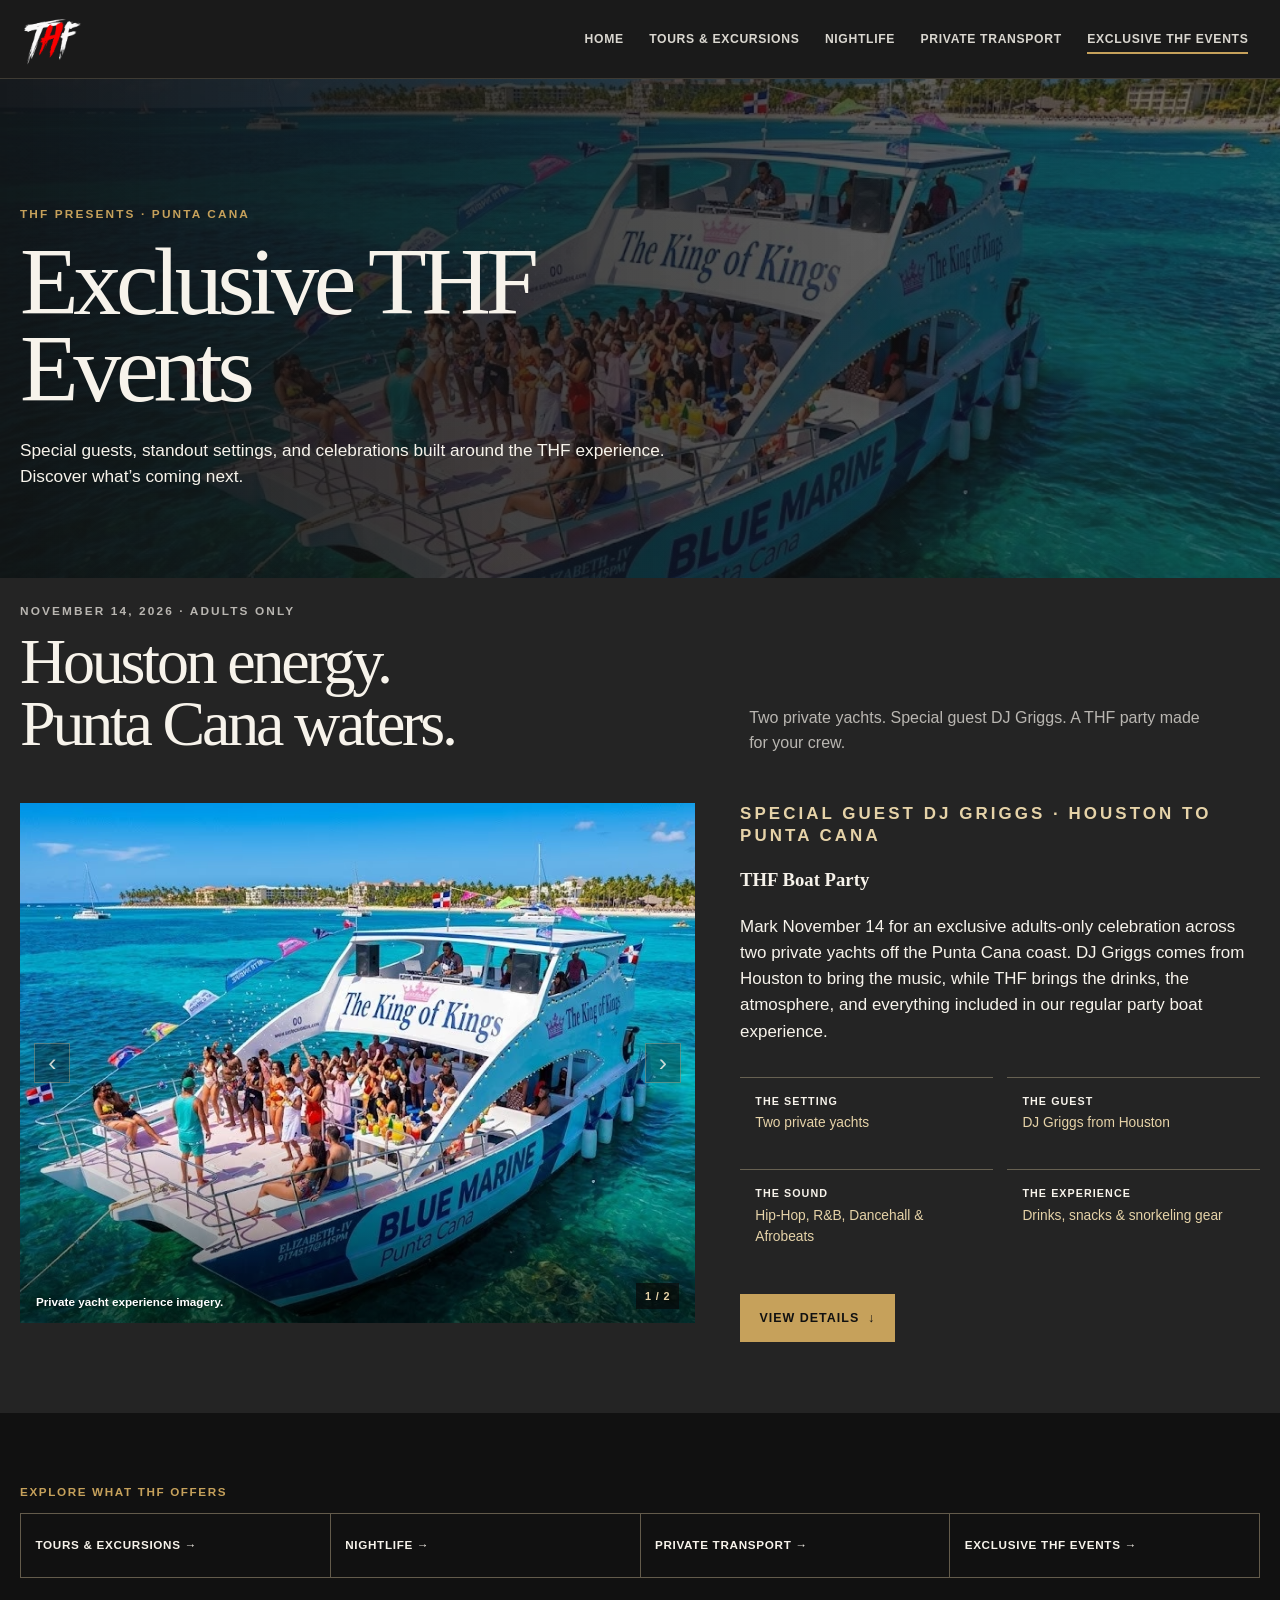
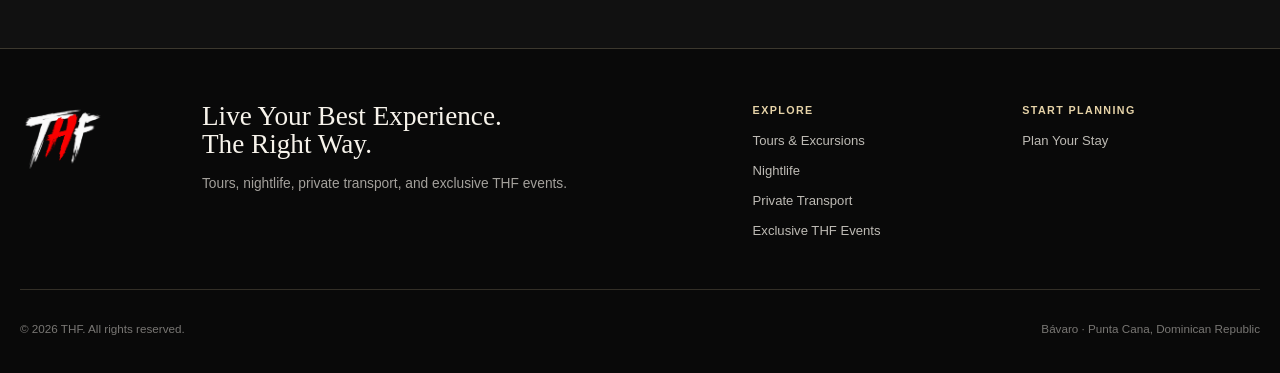
==== events.html @ b8fa6a7a "Add files via upload" ====
<!doctype html>
<html lang="en">
<head>
  <meta charset="utf-8">
  <meta name="viewport" content="width=device-width, initial-scale=1">
  <meta name="description" content="Exclusive THF Events in Punta Cana. Join the November 14, 2026 THF Boat Party with special guest DJ Griggs from Houston across two private yachts.">
  <title>Exclusive THF Events | THF</title>
  <link rel="stylesheet" href="styles.css">
  <script src="app.js" defer></script>
</head>
<body>
  <a class="skip-link" href="#main-content">Skip to content</a>
  <header class="site-header"><div class="nav-shell">
    <a class="brand" href="index.html" aria-label="THF home"><img src="public/images/THF_LOGO.png" alt="THF"></a>
    <button class="nav-toggle" type="button" data-nav-toggle aria-expanded="false" aria-controls="site-navigation" aria-label="Open navigation"><span></span><span></span><span></span></button>
    <nav class="site-nav" id="site-navigation" data-site-nav aria-label="Main navigation">
      <a href="index.html">Home</a><a href="tours.html">Tours &amp; Excursions</a><a href="nightlife.html">Nightlife</a><a href="transport.html">Private Transport</a><a href="events.html" aria-current="page">Exclusive THF Events</a>
    </nav>
  </div></header>
  <main id="main-content" class="main">
    <section class="page-hero" style="--hero-image: url('public/images/PrivateYath.avif');" aria-labelledby="events-hero-heading">
      <div class="page-hero-inner"><div class="page-hero-copy"><p class="eyebrow">THF presents · Punta Cana</p><h1 id="events-hero-heading">Exclusive THF Events</h1><p>Special guests, standout settings, and celebrations built around the THF experience. Discover what’s coming next.</p></div></div>
    </section>
    <section class="section section--charcoal" aria-labelledby="boat-event-heading"><div class="shell">
      <div class="section-intro"><div><p class="eyebrow"><time datetime="2026-11-14">November 14, 2026</time> · Adults only</p><h2 id="boat-event-heading">Houston energy.<br>Punta Cana waters.</h2></div><p>Two private yachts. Special guest DJ Griggs. A THF party made for your crew.</p></div>
      <div class="private-feature">
        <button class="experience-preview private-feature__visual" type="button" data-open-experience="thf-boat-party" aria-label="View THF Boat Party photos"><img src="public/images/PrivateYath.avif" alt="Private yacht on clear water"></button>
        <div class="private-feature__content"><p class="eyebrow">Special guest DJ Griggs · Houston to Punta Cana</p><h3>THF Boat Party</h3><p>Mark November 14 for an exclusive adults-only celebration across two private yachts off the Punta Cana coast. DJ Griggs comes from Houston to bring the music, while THF brings the drinks, the atmosphere, and everything included in our regular party boat experience.</p><ul class="feature-list"><li><strong>The setting</strong>Two private yachts</li><li><strong>The guest</strong>DJ Griggs from Houston</li><li><strong>The sound</strong>Hip-Hop, R&amp;B, Dancehall &amp; Afrobeats</li><li><strong>The experience</strong>Drinks, snacks &amp; snorkeling gear</li></ul><button class="button" type="button" data-open-experience="thf-boat-party">View details ↓</button></div>
      </div>
    </div></section>
    <section class="section section--dark footer-explore" aria-label="Explore THF categories"><div class="shell"><nav class="hero-explore"><p>Explore what THF offers</p><div><a href="tours.html">Tours &amp; Excursions →</a><a href="nightlife.html">Nightlife →</a><a href="transport.html">Private Transport →</a><a href="events.html" aria-current="page">Exclusive THF Events →</a></div></nav></div></section>
  </main>
  <footer class="site-footer"><div class="footer-shell"><div class="footer-top">
    <a class="footer-brand" href="index.html" aria-label="THF home"><img src="public/images/THF_LOGO.png" alt="THF"></a>
    <div><p class="footer-claim">Live Your Best Experience.<br>The Right Way.</p><p class="footer-copy">Tours, nightlife, private transport, and exclusive THF events.</p></div>
    <div class="footer-links"><strong>Explore</strong><a href="tours.html">Tours &amp; Excursions</a><a href="nightlife.html">Nightlife</a><a href="transport.html">Private Transport</a><a href="events.html">Exclusive THF Events</a></div>
    <div class="footer-links"><strong>Start planning</strong><a href="index.html#inquiry">Plan Your Stay</a></div>
  </div><div class="footer-bottom"><p>© <span data-current-year>2026</span> THF. All rights reserved.</p><p>Bávaro · Punta Cana, Dominican Republic</p></div></div></footer>
</body>
</html>
---- styles.css ----
:root {
  --gold: #c6a15b;
  --champagne: #e6d3a8;
  --deep-gold: #806025;
  --ink: #111111;
  --charcoal: #242424;
  --ivory: #f7f3eb;
  --line: rgba(17, 17, 17, 0.14);
  --muted: #625e56;
  --display: Georgia, 'Times New Roman', serif;
  --sans: 'Segoe UI', Arial, sans-serif;
  color-scheme: light;
}

* { box-sizing: border-box; }
html { scroll-behavior: smooth; }
body {
  margin: 0;
  min-width: 320px;
  background: var(--ivory);
  color: var(--ink);
  font-family: var(--sans);
  font-size: 16px;
  line-height: 1.55;
}
body.menu-open { overflow: hidden; }
img { display: block; max-width: 100%; }
a { color: inherit; text-decoration: none; }
button, input, select, textarea { font: inherit; }
button { cursor: pointer; }
:focus-visible { outline: 3px solid var(--gold); outline-offset: 3px; }

.skip-link {
  position: absolute;
  z-index: 200;
  top: -4rem;
  left: 1rem;
  background: var(--gold);
  color: var(--ink);
  padding: .75rem 1rem;
  font-weight: 800;
}
.skip-link:focus { top: 1rem; }

.site-header {
  position: sticky;
  z-index: 100;
  top: 0;
  background: rgba(17, 17, 17, .96);
  border-bottom: 1px solid rgba(230, 211, 168, .18);
}
.nav-shell {
  width: min(1240px, calc(100% - 2.5rem));
  min-height: 78px;
  margin: 0 auto;
  display: flex;
  align-items: center;
  gap: 1.25rem;
}
.brand {
  width: 80px;
  height: 52px;
  display: grid;
  align-items: center;
  flex: 0 0 auto;
}
.brand img { max-height: 52px; width: auto; object-fit: contain; }
.nav-toggle {
  display: none;
  width: 48px;
  height: 42px;
  margin-left: auto;
  padding: 0;
  color: var(--ivory);
  background: transparent;
  border: 1px solid rgba(230, 211, 168, .45);
}
.nav-toggle span { display: block; width: 19px; height: 1px; margin: 4px auto; background: currentColor; }
.site-nav { display: flex; align-items: center; gap: .15rem; margin-left: auto; }
.site-nav a {
  position: relative;
  padding: 1.05rem .72rem;
  color: rgba(247, 243, 235, .87);
  font-size: .76rem;
  font-weight: 800;
  letter-spacing: .055em;
  text-transform: uppercase;
}
.site-nav a::after {
  position: absolute;
  right: .72rem;
  bottom: .7rem;
  left: .72rem;
  height: 2px;
  content: '';
  background: var(--gold);
  transform: scaleX(0);
  transform-origin: left;
  transition: transform .2s ease;
}
.site-nav a:hover::after, .site-nav a[aria-current='page']::after { transform: scaleX(1); }
.nav-cta { margin-left: .45rem; }

.button {
  display: inline-flex;
  align-items: center;
  justify-content: center;
  min-height: 48px;
  gap: .55rem;
  padding: .8rem 1.15rem;
  border: 1px solid var(--gold);
  color: var(--ink);
  background: var(--gold);
  font-size: .78rem;
  font-weight: 900;
  letter-spacing: .08em;
  text-align: center;
  text-transform: uppercase;
  transition: background .2s ease, border-color .2s ease, color .2s ease, transform .2s ease;
}
.button:hover { transform: translateY(-2px); background: var(--champagne); border-color: var(--champagne); }
.button--outline { color: var(--ivory); background: transparent; border-color: rgba(247, 243, 235, .7); }
.button--outline:hover { color: var(--ink); background: var(--ivory); border-color: var(--ivory); }
.button--dark { color: var(--ivory); background: var(--ink); border-color: var(--ink); }
.button--dark:hover { color: var(--ink); background: var(--champagne); border-color: var(--champagne); }
.button--small { min-height: 40px; padding: .62rem .8rem; font-size: .68rem; }

.page-hero, .home-hero { color: var(--ivory); background-color: var(--ink); }
.home-hero {
  position: relative;
  min-height: min(790px, calc(100svh - 78px));
  display: grid;
  isolation: isolate;
  overflow: hidden;
  background-image: linear-gradient(90deg, rgba(5, 12, 15, .86) 0%, rgba(5, 12, 15, .58) 42%, rgba(5, 12, 15, .25) 73%, rgba(5, 12, 15, .51) 100%), url('public/images/THFMainpage.png');
  background-position: center;
  background-size: cover;
}
.hero-inner {
  width: min(1240px, calc(100% - 2.5rem));
  margin: auto;
  padding: 7rem 0 5rem;
}
.hero-content { max-width: 735px; }
.location, .eyebrow {
  margin: 0 0 1rem;
  color: var(--gold);
  font-size: .74rem;
  font-weight: 900;
  letter-spacing: .18em;
  line-height: 1.25;
  text-transform: uppercase;
}
.hero-content h1, .page-hero h1, h2, h3 { font-family: var(--display); }
.hero-content h1 {
  max-width: 680px;
  margin: 0;
  font-size: clamp(3.4rem, 7.5vw, 6.7rem);
  font-weight: 400;
  letter-spacing: -.055em;
  line-height: .91;
}
.hero-copy {
  max-width: 650px;
  margin: 1.7rem 0 0;
  font-size: clamp(1rem, 1.5vw, 1.2rem);
  line-height: 1.65;
}
.hero-actions { display: flex; flex-wrap: wrap; gap: .8rem; margin-top: 2rem; }
.hero-ledger { display: flex; flex-wrap: wrap; gap: .55rem .8rem; margin: 3.1rem 0 0; padding: 0; list-style: none; }
.hero-ledger li { padding-right: .8rem; border-right: 1px solid rgba(230, 211, 168, .48); color: var(--champagne); font-size: .72rem; font-weight: 800; letter-spacing: .09em; text-transform: uppercase; }
.hero-ledger li:last-child { border: 0; }
.hero-explore { margin-top: 2.25rem; }
.hero-explore > p { margin: 0 0 .7rem; color: var(--gold); font-size: .73rem; font-weight: 900; letter-spacing: .14em; text-transform: uppercase; }
.hero-explore > div { display: grid; grid-template-columns: repeat(auto-fit, minmax(170px, 1fr)); border-top: 1px solid rgba(230,211,168,.38); border-left: 1px solid rgba(230,211,168,.38); }
.hero-explore a { display: flex; min-height: 64px; align-items: center; justify-content: space-between; gap: .6rem; padding: .8rem .9rem; border-right: 1px solid rgba(230,211,168,.38); border-bottom: 1px solid rgba(230,211,168,.38); color: var(--ivory); font-size: .73rem; font-weight: 900; letter-spacing: .06em; line-height: 1.2; text-transform: uppercase; transition: color .2s ease, background .2s ease; }
.hero-explore a:hover { color: var(--ink); background: var(--gold); }
.footer-explore { padding-block: clamp(3.4rem, 6vw, 5rem); }
.footer-explore .hero-explore { margin: 0; }

.page-hero {
  position: relative;
  overflow: hidden;
  background-image: linear-gradient(90deg, rgba(17,17,17,.94), rgba(17,17,17,.56)), var(--hero-image, none);
  background-position: center;
  background-size: cover;
}
.page-hero--dark { background-image: radial-gradient(circle at 80% 10%, rgba(198,161,91,.28), transparent 28%), linear-gradient(120deg, #080808, #25211a 62%, #111); }
.page-hero--nightlife { background-image: linear-gradient(90deg, rgba(6,6,6,.89) 0%, rgba(6,6,6,.57) 45%, rgba(6,6,6,.3)), var(--hero-image, none); }
.page-hero--light { color: var(--ink); background: linear-gradient(90deg, rgba(247,243,235,.96) 0%, rgba(247,243,235,.76) 44%, rgba(247,243,235,.12) 100%), var(--hero-image, none); background-position: center; background-size: cover; }
.page-hero--transport {
  color: var(--ivory);
  background-image: linear-gradient(90deg, rgba(8,8,8,.90) 0%, rgba(8,8,8,.59) 44%, rgba(8,8,8,.20)), var(--hero-image, none);
  background-repeat: no-repeat;
  background-position: center 68%;
  background-size: cover;
}
.page-hero-inner { width: min(1240px, calc(100% - 2.5rem)); min-height: 485px; margin: 0 auto; padding: 8rem 0 5.5rem; display: flex; align-items: flex-end; }
.page-hero-copy { max-width: 720px; }
.page-hero h1 { margin: 0; font-size: clamp(3.2rem, 7.6vw, 6rem); font-weight: 400; letter-spacing: -.055em; line-height: .91; }
.home-category-hero h2 { max-width: 720px; margin: 0; font-size: clamp(3.2rem, 7.6vw, 6rem); font-weight: 400; letter-spacing: -.055em; line-height: .91; }
.page-hero p:not(.eyebrow) { max-width: 670px; margin: 1.5rem 0 0; font-size: 1.08rem; }
.page-hero--light .eyebrow { color: var(--deep-gold); }

.main { overflow: hidden; }
.section { padding: clamp(3.1rem, 5.5vw, 5.75rem) 0; }
.section--ivory { background: var(--ivory); }
.section--white { background: #fffdfa; }
.section--dark { color: var(--ivory); background: var(--ink); }
.section--charcoal { color: var(--ivory); background: var(--charcoal); }
.page-hero + .section { padding-top: clamp(1.6rem, 3vw, 2.75rem); }
#tours { padding-top: clamp(1.75rem, 3.5vw, 3.25rem); }
.shell { width: min(1240px, calc(100% - 2.5rem)); margin: 0 auto; }
.section-intro { display: grid; grid-template-columns: minmax(0, 1fr) minmax(250px, .75fr); gap: 1.5rem 3rem; align-items: end; margin-bottom: 1.75rem; }
.section-intro--narrow { grid-template-columns: minmax(0, 780px); }
.section-intro .eyebrow { position: relative; top: -.75rem; }
.section-intro h2, .content-title h2 { max-width: 760px; margin: 0; font-size: clamp(2.5rem, 5vw, 4.5rem); font-weight: 400; letter-spacing: -.05em; line-height: .97; }
.section-intro p { max-width: 470px; margin: 0; color: var(--muted); }
.section--dark .section-intro p, .section--charcoal .section-intro p { color: rgba(247,243,235,.71); }
.section--dark .eyebrow, .section--charcoal .eyebrow { color: var(--champagne); }
.content-title { max-width: 780px; }
.content-title p { max-width: 690px; margin: 1.4rem 0 0; font-size: 1.1rem; }

.service-grid { display: grid; grid-template-columns: repeat(12, minmax(0, 1fr)); gap: 1.25rem; }
.service-card { grid-column: span 4; min-height: 390px; display: flex; flex-direction: column; overflow: hidden; background: #fffdfa; border: 1px solid var(--line); }
.service-card--wide { grid-column: span 8; }
.service-card--half { grid-column: span 6; }
.service-card--slim { min-height: 0; }
.service-card__image, .media-frame { position: relative; overflow: hidden; background: var(--charcoal); }
.service-card__image { min-height: 225px; }
.service-card__image img, .media-frame img { width: 100%; height: 100%; object-fit: contain; background: #111; }
.service-card__body { display: flex; flex: 1; flex-direction: column; padding: 1.25rem; }
.service-card__body > .inline-details-trigger { align-self: flex-start; margin-top: auto; }
.service-number { margin: 0 0 .7rem; color: var(--deep-gold); font-size: .72rem; font-weight: 900; letter-spacing: .14em; }
.service-card h3 { margin: 0; font-size: 1.8rem; font-weight: 400; letter-spacing: -.03em; line-height: 1.05; }
.service-card p { margin: .9rem 0 1.4rem; color: var(--muted); }
.card-link { display: inline-flex; align-items: center; gap: .55rem; margin-top: auto; color: var(--deep-gold); font-size: .76rem; font-weight: 900; letter-spacing: .08em; text-transform: uppercase; }
.card-link--button { padding: 0; border: 0; background: transparent; text-align: left; }
.card-link:hover { color: var(--ink); }
.card-link span { font-size: 1.2em; }

.experience-preview {
  position: relative;
  display: block;
  width: 100%;
  min-height: 250px;
  padding: 0;
  overflow: hidden;
  border: 0;
  color: var(--ivory);
  background: #111;
  cursor: zoom-in;
}
.experience-preview img { width: 100%; height: 100%; min-height: 250px; object-fit: contain; background: #111; transition: transform .28s ease; }
.experience-preview::after {
  position: absolute;
  right: 1rem;
  bottom: 1rem;
  padding: .55rem .7rem;
  content: 'View experience + photos';
  color: var(--ink);
  background: var(--gold);
  font-size: .64rem;
  font-weight: 900;
  letter-spacing: .09em;
  text-transform: uppercase;
  opacity: 0;
  transform: translateY(6px);
  transition: opacity .2s ease, transform .2s ease;
}
.experience-preview:hover img, .experience-preview:focus-visible img { transform: scale(1.025); }
.experience-preview:hover::after, .experience-preview:focus-visible::after { opacity: 1; transform: translateY(0); }
.experience-preview--tall, .experience-preview--tall img { min-height: 340px; }
.experience-gallery { position: relative; display: grid; height: 300px; min-height: 0; overflow: hidden; place-items: center; background: transparent; }
.experience-gallery--tall { height: 340px; }
.experience-gallery--feature { height: 520px; }
.experience-gallery--transport { height: 410px; background: #ded9d0; }
.nightlife-venue .experience-gallery { height: 260px; }
.experience-gallery::after { position: absolute; right: 0; bottom: 0; left: 0; z-index: 1; height: 36%; content: ''; pointer-events: none; background: linear-gradient(0deg, rgba(0,0,0,.66), transparent); }
.experience-gallery__image { width: 100%; height: 100%; min-height: 0; padding: 0; border: 0; background: transparent; cursor: zoom-in; }
.experience-gallery__image img { width: 100%; height: 100%; min-height: 0; object-fit: cover; background: transparent; }
.experience-gallery__previous, .experience-gallery__next { position: absolute; z-index: 2; top: 50%; display: grid; width: 36px; height: 40px; place-items: center; padding: 0; border: 1px solid rgba(230,211,168,.34); color: rgba(247,243,235,.82); background: rgba(8,8,8,.32); font-size: 1.55rem; line-height: 1; transform: translateY(-50%); }
.experience-gallery__previous { left: .9rem; }
.experience-gallery__next { right: .9rem; }
.experience-gallery__previous:hover, .experience-gallery__next:hover { color: var(--ink); background: rgba(230,211,168,.95); border-color: var(--champagne); }
.experience-gallery__close { display: none; position: absolute; z-index: 3; top: 1rem; right: 1rem; width: 42px; height: 42px; place-items: center; padding: 0; border: 1px solid rgba(230,211,168,.5); color: var(--ivory); background: rgba(8,8,8,.48); font-size: 2rem; font-weight: 300; line-height: 1; }
.experience-gallery__close:hover { color: var(--ink); background: var(--champagne); }
.experience-gallery__caption, .experience-gallery__counter { position: absolute; z-index: 2; bottom: .85rem; margin: 0; color: #fff; font-size: .73rem; font-weight: 700; line-height: 1.35; text-shadow: 0 1px 5px rgba(0,0,0,.75); }
.experience-gallery__caption { left: 1rem; max-width: calc(100% - 7rem); }
.experience-gallery__counter { right: 1rem; padding: .38rem .55rem; color: var(--champagne); background: rgba(8,8,8,.68); font-size: .68rem; letter-spacing: .08em; }
.service-card .experience-gallery p.experience-gallery__caption, .experience-card .experience-gallery p.experience-gallery__caption, .nightlife-venue .experience-gallery p.experience-gallery__caption { position: absolute; z-index: 2; bottom: .85rem; left: 1rem; display: block; max-width: calc(100% - 7rem); margin: 0; color: #fff; font-size: .73rem; font-weight: 700; line-height: 1.35; text-align: left; text-shadow: 0 1px 5px rgba(0,0,0,.75); }
.service-card .experience-gallery p.experience-gallery__counter, .experience-card .experience-gallery p.experience-gallery__counter, .nightlife-venue .experience-gallery p.experience-gallery__counter { position: absolute; z-index: 2; right: 1rem; bottom: .85rem; margin: 0; color: var(--champagne); }
.experience-gallery:fullscreen { width: 100vw; height: 100vh; max-width: none; max-height: none; background: #050505; }
.experience-gallery:fullscreen .experience-gallery__image, .experience-gallery:fullscreen .experience-gallery__image img { min-height: 100vh; }
.experience-gallery:fullscreen .experience-gallery__image img { object-fit: contain; }
.experience-gallery:fullscreen .experience-gallery__close { display: grid; }
.inline-experience-actions { display: flex; flex-wrap: wrap; gap: .7rem; margin-top: 1.2rem; }
.inline-experience-details { margin-top: 1.35rem; padding-top: 1.3rem; border-top: 1px solid currentColor; }
.inline-experience-details h4 { margin: 0 0 .8rem; font-family: var(--display); font-size: 1.45rem; font-weight: 400; }
.inline-experience-details p { margin: 0 0 .9rem; }
.inline-experience-details__included-heading { margin: 1.25rem 0 .45rem; color: var(--deep-gold); font-family: var(--sans); font-size: .72rem; font-weight: 900; letter-spacing: .1em; text-transform: uppercase; }
.inline-experience-details ul { display: grid; gap: .45rem; margin: 1rem 0; padding: 0; list-style: none; }
.inline-experience-details li { padding-top: .55rem; border-top: 1px solid rgba(128,96,37,.3); }
.inline-experience-details__note { padding: .75rem .9rem; border-left: 3px solid var(--gold); background: rgba(230,211,168,.14); font-size: .86rem; }
.inline-quick-plan { display: grid; gap: .8rem; margin-top: 1.2rem; padding: 1rem; border: 1px solid rgba(128,96,37,.3); background: rgba(230,211,168,.1); }
.inline-quick-plan h5 { margin: 0; font-size: 1rem; font-weight: 800; }
.inline-quick-plan__fields { display: grid; grid-template-columns: repeat(2, minmax(0, 1fr)); gap: .7rem; }
.inline-quick-plan label { display: grid; gap: .35rem; color: currentColor; font-size: .7rem; font-weight: 900; letter-spacing: .06em; text-transform: uppercase; }
.inline-quick-plan select { width: 100%; min-height: 42px; padding: .55rem .65rem; border: 1px solid rgba(128,96,37,.42); border-radius: 0; color: var(--ink); background: #fffdfa; font: inherit; font-size: .9rem; font-weight: 500; letter-spacing: normal; text-transform: none; }
.inline-quick-plan__button { justify-self: start; }
.section--dark .inline-experience-details, .section--charcoal .inline-experience-details { color: rgba(247,243,235,.82); }
.section--dark .inline-experience-details li, .section--charcoal .inline-experience-details li { border-color: rgba(230,211,168,.25); }
.section--dark .inline-quick-plan, .section--charcoal .inline-quick-plan { border-color: rgba(230,211,168,.3); background: rgba(230,211,168,.08); }
.section--dark .inline-details-trigger { color: var(--ink); background: var(--champagne); border-color: var(--champagne); }
.section--dark .inline-details-trigger:hover { color: var(--ivory); background: transparent; border-color: var(--champagne); }
.experience-card { grid-column: span 4; overflow: hidden; border: 1px solid var(--line); background: #fffdfa; }
.experience-card--wide { grid-column: span 6; }
.experience-card__body { display: flex; min-height: 195px; flex: 1; flex-direction: column; padding: 1.25rem; }
.experience-card__body h3 { margin: 0; font-size: 1.85rem; font-weight: 400; letter-spacing: -.035em; line-height: 1.03; }
.experience-card__body p { margin: .85rem 0 1.2rem; color: var(--muted); }
.experience-card__actions { display: flex; flex-wrap: wrap; gap: .65rem; margin-top: auto; }
.experience-card__actions .button { align-self: flex-start; }
.section--dark .experience-card, .section--charcoal .experience-card { border-color: rgba(230,211,168,.23); background: #1b1b1b; }
.section--dark .experience-card__body h3, .section--charcoal .experience-card__body h3 { color: var(--ivory); }
.section--dark .experience-card__body p, .section--charcoal .experience-card__body p { color: rgba(247,243,235,.7); }
.section--dark .experience-card .card-link, .section--charcoal .experience-card .card-link { color: var(--champagne); }

@media (min-width: 781px) {
  .service-card.experience-expanded, .experience-card.experience-expanded { grid-column: 1 / -1; }
  .nightlife-venue.experience-expanded { grid-column: 1 / -1; }
  .nightlife-venue--wide .experience-gallery { height: 520px; }
  .experience-card--stripclub { grid-column: 1 / -1; }
  .experience-card--stripclub .experience-gallery { height: 520px; }
}

.experience-modal {
  width: min(1440px, calc(100% - 2rem));
  max-height: min(92svh, 960px);
  padding: 0;
  overflow: auto;
  border: 1px solid rgba(230,211,168,.55);
  color: var(--ivory);
  background: #141414;
  box-shadow: 0 30px 100px rgba(0,0,0,.58);
}
.experience-modal::backdrop { background: rgba(0,0,0,.82); backdrop-filter: blur(5px); }
.experience-modal__close {
  position: absolute;
  z-index: 4;
  top: .85rem;
  right: .85rem;
  display: grid;
  width: 43px;
  height: 43px;
  place-items: center;
  padding: 0;
  border: 1px solid rgba(230,211,168,.6);
  color: var(--ivory);
  background: rgba(17,17,17,.78);
  font-size: 1.45rem;
}
.experience-modal__close:hover { color: var(--ink); background: var(--gold); border-color: var(--gold); }
.experience-modal__grid { display: grid; grid-template-columns: minmax(0, 1.15fr) minmax(300px, .85fr); min-height: 590px; }
.experience-modal__media { position: relative; display: grid; min-height: 500px; place-items: center; padding: 3.8rem 1.5rem 1.3rem; background: #080808; }
.experience-modal__media img { width: 100%; height: min(67svh, 670px); object-fit: contain; }
.experience-modal__previous, .experience-modal__next {
  position: absolute;
  z-index: 2;
  top: 50%;
  display: grid;
  width: 46px;
  height: 50px;
  place-items: center;
  padding: 0;
  border: 1px solid rgba(230,211,168,.55);
  color: var(--ivory);
  background: rgba(17,17,17,.72);
  font-size: 1.35rem;
  transform: translateY(-50%);
}
.experience-modal__previous { left: .85rem; }
.experience-modal__next { right: .85rem; }
.experience-modal__previous:hover, .experience-modal__next:hover { color: var(--ink); background: var(--gold); border-color: var(--gold); }
.experience-modal__counter { position: absolute; right: 1rem; bottom: 1rem; margin: 0; padding: .42rem .58rem; color: var(--champagne); background: rgba(17,17,17,.74); font-size: .69rem; font-weight: 800; letter-spacing: .1em; text-transform: uppercase; }
.experience-modal__caption { position: absolute; bottom: 1rem; left: 1rem; max-width: calc(100% - 9rem); margin: 0; color: rgba(247,243,235,.75); font-size: .78rem; }
.experience-modal__content { padding: clamp(1.6rem, 4vw, 3rem); }
.experience-modal__content h2 { margin: 0; font-size: clamp(2.35rem, 4vw, 3.9rem); font-weight: 400; letter-spacing: -.05em; line-height: .96; }
.experience-modal__content .eyebrow { margin-bottom: .8rem; }
.experience-modal__lead { margin: 1.25rem 0 0; color: var(--champagne); font-size: 1.1rem; }
.experience-modal__copy { margin-top: 1.25rem; color: rgba(247,243,235,.78); }
.experience-modal__copy p { margin: 0 0 1rem; }
.experience-modal__list { display: grid; gap: .55rem; margin: 1.25rem 0; padding: 0; list-style: none; }
.experience-modal__list li { padding: .75rem 0; border-top: 1px solid rgba(230,211,168,.24); color: rgba(247,243,235,.82); font-size: .9rem; }
.experience-modal__note { margin: 1.35rem 0 0; padding: .85rem .95rem; border-left: 3px solid var(--gold); color: rgba(247,243,235,.7); background: rgba(230,211,168,.08); font-size: .82rem; }
.experience-modal__content .button { margin-top: 1.45rem; }

@media (min-width: 821px) {
  .experience-modal { height: min(88svh, 900px); overflow: hidden; }
  .experience-modal__grid { grid-template-columns: minmax(0, 1fr) minmax(500px, 1fr); min-height: 0; height: 100%; }
  .experience-modal__media { min-height: 0; height: 100%; }
  .experience-modal__media img { height: min(68svh, 730px); }
  .experience-modal__content { height: 100%; overflow-y: auto; padding: clamp(2rem, 3.2vw, 3.5rem); }
}

.fallback-art {
  position: relative;
  min-height: 225px;
  overflow: hidden;
  color: var(--champagne);
  background: radial-gradient(circle at 15% 15%, rgba(230,211,168,.18), transparent 30%), linear-gradient(140deg, #1c1c19, #0d0d0c 67%);
}
.fallback-art::before, .fallback-art::after { position: absolute; content: ''; border: 1px solid rgba(230,211,168,.48); }
.fallback-art::before { top: 22%; left: 16%; width: 58%; height: 45%; transform: rotate(-15deg); }
.fallback-art::after { right: -8%; bottom: -26%; width: 65%; height: 86%; border-radius: 50%; }
.fallback-art span { position: absolute; z-index: 1; bottom: 1rem; left: 1.1rem; padding: .35rem .5rem; border: 1px solid rgba(230,211,168,.4); color: var(--champagne); font-size: .65rem; font-weight: 800; letter-spacing: .12em; text-transform: uppercase; }
.fallback-art--water { background: radial-gradient(circle at 73% 22%, rgba(230,211,168,.25), transparent 20%), linear-gradient(155deg, #5b6c67, #263330 52%, #111); }
.fallback-art--night { background: radial-gradient(circle at 66% 40%, rgba(198,161,91,.49), transparent 5%), radial-gradient(circle at 34% 25%, rgba(198,161,91,.18), transparent 14%), linear-gradient(145deg, #080808, #2e2517); }
.fallback-art--security { background: linear-gradient(145deg, #111, #181818 60%, #4b3a1b); }

.private-feature { display: grid; grid-template-columns: minmax(0, 1.13fr) minmax(310px, .87fr); gap: clamp(1.5rem, 3.5vw, 3.75rem); align-items: center; }
.private-feature__visual { position: relative; min-height: 520px; padding: clamp(1.5rem, 4vw, 3rem); display: flex; align-items: flex-end; background: radial-gradient(circle at 72% 24%, rgba(230,211,168,.55), transparent 10%), radial-gradient(circle at 83% 18%, rgba(198,161,91,.26), transparent 18%), linear-gradient(150deg, #3b514f 0%, #1d2927 48%, #111 100%); }
.private-feature__visual > img { position: absolute; inset: 0; width: 100%; height: 100%; min-height: 0; object-fit: contain; }
.private-feature__visual::before { position: absolute; }
.private-feature__stamp { position: relative; z-index: 1; max-width: 290px; padding: 1.1rem; border: 1px solid rgba(230,211,168,.65); color: var(--champagne); background: rgba(17,17,17,.63); backdrop-filter: blur(6px); }
.private-feature__stamp strong { display: block; margin-top: .3rem; color: var(--ivory); font-family: var(--display); font-size: 1.85rem; font-weight: 400; line-height: 1.02; }
.private-feature__content h2 { margin: 0; font-family: var(--display); font-size: clamp(2.7rem, 4.7vw, 4.5rem); font-weight: 400; letter-spacing: -.05em; line-height: .98; }
.private-feature__content > p { margin: 1.25rem 0 0; font-size: 1.06rem; }
.feature-list { display: grid; grid-template-columns: repeat(2, minmax(0, 1fr)); gap: .9rem; margin: 2rem 0; padding: 0; list-style: none; }
.feature-list li { min-height: 78px; padding: .95rem; border-top: 1px solid rgba(230,211,168,.35); color: var(--champagne); font-size: .86rem; }
.feature-list strong { display: block; margin-bottom: .16rem; color: var(--ivory); font-size: .67rem; letter-spacing: .1em; text-transform: uppercase; }
.booking-note { margin: 1.35rem 0 0; padding: 1rem 1.1rem; border-left: 3px solid var(--gold); color: rgba(247,243,235,.78); font-size: .88rem; }
.booking-note--light { color: var(--muted); border-color: var(--deep-gold); }

.nightlife-panel { position: relative; overflow: hidden; padding: clamp(1.4rem, 3vw, 3.25rem); border: 1px solid rgba(230,211,168,.32); background: radial-gradient(circle at 84% 0, rgba(198,161,91,.24), transparent 28%), #171717; }
.nightlife-panel::after { position: absolute; right: -12%; bottom: -36%; width: 48%; aspect-ratio: 1; content: ''; border: 1px solid rgba(230,211,168,.25); border-radius: 50%; }
.nightlife-panel__inner { position: relative; z-index: 1; max-width: 750px; }
.nightlife-panel h2 { margin: 0; font-size: clamp(2.6rem, 5vw, 4.7rem); font-weight: 400; letter-spacing: -.05em; line-height: .97; }
.nightlife-panel p { max-width: 680px; margin: 1.2rem 0 0; color: rgba(247,243,235,.77); }
.nightlife-actions { display: flex; flex-wrap: wrap; gap: .8rem; margin-top: 2rem; }
.nightlife-venue-grid { display: grid; grid-template-columns: repeat(2, minmax(0, 1fr)); gap: 1rem; margin-top: 1.25rem; }
.nightlife-venue { overflow: hidden; border: 1px solid rgba(230,211,168,.3); background: rgba(8,8,8,.64); }
.nightlife-venue--wide { grid-column: span 2; }
.nightlife-venue .experience-preview { min-height: 260px; }
.nightlife-venue .experience-preview img { min-height: 260px; }
.nightlife-venue > div { padding: 1.2rem 1.25rem 1.3rem; }
.nightlife-venue .service-number { margin: 0 0 .55rem; color: var(--gold); font-size: .66rem; font-weight: 900; letter-spacing: .12em; text-transform: uppercase; }
.nightlife-venue h3 { margin: 0; color: var(--ivory); font-size: 1.75rem; font-weight: 400; letter-spacing: -.035em; line-height: 1; }
.nightlife-venue > div > p:last-child { margin: .65rem 0 0; color: rgba(247,243,235,.68); font-size: .9rem; line-height: 1.5; }
.offer-grid { display: grid; grid-template-columns: repeat(4, minmax(0, 1fr)); gap: 1px; margin-top: 1.25rem; background: rgba(230,211,168,.28); }
.offer { min-height: 170px; padding: 1.25rem; background: rgba(17,17,17,.85); }
.offer h3 { margin: 0; color: var(--champagne); font-size: 1.45rem; font-weight: 400; letter-spacing: -.03em; line-height: 1; }
.offer p { margin-top: .6rem; font-size: .86rem; line-height: 1.45; }

.transport-split { display: grid; grid-template-columns: minmax(0, .9fr) minmax(0, 1.1fr); gap: clamp(2rem, 5vw, 5.5rem); align-items: center; }
.transport-split__image { min-height: 410px; background: #ded9d0; }
.transport-split__image img { width: 100%; height: 100%; object-fit: contain; object-position: center 78%; }
.transport-branding-visible { object-position: center 78% !important; }
.transport-split h2 { margin: 0; font-size: clamp(2.7rem, 5vw, 4.5rem); font-weight: 400; letter-spacing: -.05em; line-height: .98; }
.transport-split p { max-width: 580px; margin: 1.2rem 0 0; font-size: 1.08rem; }
.pill-row { display: flex; flex-wrap: wrap; gap: .5rem; margin: 1.6rem 0 2rem; padding: 0; list-style: none; }
.pill-row li { padding: .45rem .68rem; border: 1px solid rgba(128,96,37,.46); color: var(--deep-gold); font-size: .68rem; font-weight: 900; letter-spacing: .08em; text-transform: uppercase; }

.category-rail { display: grid; grid-template-columns: repeat(3, 1fr); border-top: 1px solid var(--line); border-left: 1px solid var(--line); }
.category-rail a { min-height: 160px; padding: 1.35rem; border-right: 1px solid var(--line); border-bottom: 1px solid var(--line); background: #fffdfa; transition: background .2s ease; }
.category-rail a:hover { background: var(--champagne); }
.category-rail small { display: block; color: var(--deep-gold); font-size: .68rem; font-weight: 900; letter-spacing: .12em; }
.category-rail strong { display: block; margin-top: .75rem; font-family: var(--display); font-size: 1.55rem; font-weight: 400; line-height: 1.05; }

.detail-grid { display: grid; grid-template-columns: minmax(0, 1.1fr) minmax(300px, .9fr); gap: clamp(2rem, 5vw, 5.5rem); align-items: start; }
.detail-copy h2 { margin: 0; font-size: clamp(2.4rem, 4.8vw, 4.25rem); font-weight: 400; letter-spacing: -.05em; line-height: .98; }
.detail-copy h3 { margin: 2rem 0 .7rem; color: var(--deep-gold); font-size: 1.6rem; font-weight: 400; }
.detail-copy p { max-width: 700px; margin: 0 0 1rem; }
.detail-copy h2 + p { margin-top: 1.25rem; }
.choice-list { display: grid; grid-template-columns: repeat(2, minmax(0, 1fr)); gap: .8rem; margin: 1.1rem 0 1.45rem; }
.choice-list > div { padding: 1rem; border: 1px solid rgba(128,96,37,.26); background: rgba(255,253,250,.6); }
.choice-list h4 { margin: 0; color: var(--deep-gold); font-size: .73rem; letter-spacing: .09em; text-transform: uppercase; }
.choice-list p { margin: .45rem 0 0; color: var(--muted); font-size: .89rem; }
.note-box { padding: 1.4rem; border: 1px solid rgba(128,96,37,.32); background: rgba(230,211,168,.24); }
.note-box h3 { margin: 0 0 .55rem; font-family: var(--sans); font-size: .78rem; letter-spacing: .09em; text-transform: uppercase; }
.note-box p { margin: 0; font-size: .91rem; }
.stack { display: grid; gap: 1rem; }
.stack-card { padding: 1.25rem; border-top: 2px solid var(--gold); background: #fffdfa; box-shadow: 0 10px 30px rgba(17,17,17,.05); }
.transport-option { grid-column: span 4; }
.transport-option--wide { grid-column: span 6; }
.stack-card h3 { margin: 0; font-size: 1.55rem; font-weight: 400; letter-spacing: -.03em; }
.stack-card p { margin: .7rem 0 0; color: var(--muted); font-size: .93rem; }
.label { display: inline-block; margin: 0 0 .55rem; color: var(--deep-gold); font-size: .66rem; font-weight: 900; letter-spacing: .1em; text-transform: uppercase; }
.split-media { display: grid; grid-template-columns: repeat(2, minmax(0, 1fr)); gap: 1rem; }
.split-media .media-frame { min-height: 330px; }
.media-caption { margin: .65rem 0 0; color: var(--muted); font-size: .78rem; }

.tour-gallery-block { margin-top: clamp(2.2rem, 5vw, 4.5rem); }
.tour-gallery-head { display: flex; align-items: end; justify-content: space-between; gap: 1rem; margin-bottom: 1rem; }
.tour-gallery-head .eyebrow { margin: 0; }
.tour-gallery-hint { margin: .3rem 0 0; color: var(--muted); font-size: .82rem; }
.section--dark .tour-gallery-hint, .section--charcoal .tour-gallery-hint { color: rgba(247,243,235,.65); }
.gallery-controls { display: flex; gap: .55rem; flex: 0 0 auto; }
.gallery-control { display: grid; width: 44px; height: 44px; place-items: center; padding: 0; border: 1px solid rgba(128,96,37,.48); color: var(--deep-gold); background: transparent; font-size: 1.3rem; transition: background .2s ease, color .2s ease, border-color .2s ease; }
.gallery-control:hover { border-color: var(--gold); color: var(--ink); background: var(--gold); }
.section--dark .gallery-control, .section--charcoal .gallery-control { border-color: rgba(230,211,168,.54); color: var(--champagne); }
.section--dark .gallery-control:hover, .section--charcoal .gallery-control:hover { color: var(--ink); background: var(--champagne); border-color: var(--champagne); }
.tour-gallery { display: flex; gap: 1rem; overflow-x: auto; overscroll-behavior-x: contain; padding: .2rem 0 1rem; scroll-behavior: smooth; scroll-snap-type: x mandatory; scrollbar-color: var(--gold) transparent; scrollbar-width: thin; }
.tour-gallery::-webkit-scrollbar { height: 8px; }
.tour-gallery::-webkit-scrollbar-track { background: rgba(128,96,37,.12); }
.tour-gallery::-webkit-scrollbar-thumb { background: var(--gold); }
.tour-gallery figure { flex: 0 0 min(76vw, 460px); margin: 0; scroll-snap-align: start; }
.tour-gallery .media-frame { min-height: 315px; aspect-ratio: 4 / 3; }
.tour-gallery figcaption { margin: .7rem 0 0; color: var(--muted); font-size: .79rem; }
.section--dark .tour-gallery figcaption, .section--charcoal .tour-gallery figcaption { color: rgba(247,243,235,.66); }
.asset-pending { display: grid; min-height: 185px; place-content: center; padding: 1.5rem; border: 1px solid rgba(128,96,37,.34); text-align: center; background: rgba(230,211,168,.18); }
.asset-pending strong { font-family: var(--display); font-size: 1.65rem; font-weight: 400; letter-spacing: -.03em; }
.asset-pending p { max-width: 560px; margin: .65rem 0 0; color: var(--muted); font-size: .88rem; }
.asset-pending--dark { border-color: rgba(230,211,168,.35); color: var(--ivory); background: rgba(17,17,17,.25); }
.asset-pending--dark p { color: rgba(247,243,235,.68); }

.inquiry-section { color: var(--ivory); background: var(--ink); }
.inquiry-layout { display: grid; grid-template-columns: minmax(0, .75fr) minmax(420px, 1.25fr); gap: clamp(2rem, 7vw, 8rem); align-items: start; }
.inquiry-layout h2 { margin: 0; font-size: clamp(2.6rem, 5vw, 4.4rem); font-weight: 400; letter-spacing: -.05em; line-height: .96; }
.inquiry-layout > div > p:not(.eyebrow) { max-width: 420px; margin: 1.3rem 0 0; color: rgba(247,243,235,.72); }
.inquiry-trust { margin: 2rem 0 0; padding: 0; list-style: none; }
.inquiry-trust li { padding: .7rem 0; border-top: 1px solid rgba(230,211,168,.27); color: var(--champagne); font-size: .86rem; }
.inquiry-form { display: grid; grid-template-columns: repeat(2, minmax(0, 1fr)); gap: 1rem; padding: clamp(1.25rem, 3vw, 2rem); border: 1px solid rgba(230,211,168,.34); background: #1c1c1c; }
.field { display: grid; gap: .45rem; }
.field--wide { grid-column: 1 / -1; }
.field label { color: var(--champagne); font-size: .72rem; font-weight: 900; letter-spacing: .08em; text-transform: uppercase; }
.field input, .field select, .field textarea { width: 100%; min-height: 46px; padding: .7rem .75rem; border: 1px solid rgba(230,211,168,.36); border-radius: 0; color: var(--ivory); background: #111; }
.field textarea { min-height: 112px; resize: vertical; }
.field input::placeholder, .field textarea::placeholder { color: rgba(247,243,235,.43); }
.field select option { color: var(--ink); background: #fff; }
.field[hidden] { display: none; }
.form-note, .form-status { grid-column: 1 / -1; margin: 0; font-size: .8rem; }
.form-note { color: rgba(247,243,235,.62); }
.form-status { min-height: 1.2rem; color: var(--champagne); }
.form-status[hidden] { display: none; }
.form-status[data-state='warning'] { padding: .75rem; border-left: 3px solid var(--gold); background: rgba(198,161,91,.11); }

.page-cta { padding: 2.3rem; color: var(--ivory); background: var(--charcoal); border-left: 4px solid var(--gold); }
.page-cta h2 { margin: 0; font-size: clamp(2rem, 4vw, 3.25rem); font-weight: 400; letter-spacing: -.045em; line-height: 1; }
.page-cta p { max-width: 650px; margin: .8rem 0 1.4rem; color: rgba(247,243,235,.73); }

.site-footer { color: var(--ivory); background: #090909; border-top: 1px solid rgba(230,211,168,.23); }
.footer-shell { width: min(1240px, calc(100% - 2.5rem)); margin: 0 auto; padding: 3.3rem 0 1.5rem; }
.footer-top { display: grid; grid-template-columns: 150px minmax(0, 1.2fr) repeat(2, minmax(120px, .55fr)); gap: 2rem; }
.footer-brand img { width: 92px; height: 68px; object-fit: contain; object-position: left center; }
.footer-claim { max-width: 390px; margin: 0; font-family: var(--display); font-size: 1.7rem; line-height: 1.05; }
.footer-copy { max-width: 440px; margin: .9rem 0 0; color: rgba(247,243,235,.65); font-size: .86rem; }
.footer-links { display: grid; align-content: start; gap: .6rem; }
.footer-links strong { margin-bottom: .2rem; color: var(--champagne); font-size: .67rem; letter-spacing: .13em; text-transform: uppercase; }
.footer-links a { color: rgba(247,243,235,.76); font-size: .82rem; }
.footer-links a:hover { color: var(--gold); }
.footer-bottom { display: flex; justify-content: space-between; gap: 1rem; margin-top: 3rem; padding-top: 1.1rem; border-top: 1px solid rgba(230,211,168,.19); color: rgba(247,243,235,.47); font-size: .73rem; }

@media (max-width: 1000px) {
  .site-nav { gap: 0; }
  .site-nav a { padding: 1rem .45rem; font-size: .66rem; }
  .site-nav a::after { right: .45rem; left: .45rem; }
  .nav-cta { padding-inline: .75rem; font-size: .65rem; }
  .offer-grid { grid-template-columns: repeat(2, minmax(0, 1fr)); }
  .inquiry-layout { grid-template-columns: 1fr; gap: 2.5rem; }
}

@media (max-width: 780px) {
  .nav-shell { width: min(100% - 1.5rem, 1240px); min-height: 69px; }
  .brand { width: 67px; height: 46px; }
  .brand img { max-height: 46px; }
  .nav-toggle { display: block; }
  .site-nav { position: absolute; top: 100%; right: 0; left: 0; display: none; max-height: calc(100svh - 69px); gap: .25rem; padding: .65rem .75rem 1rem; overflow-y: auto; border-top: 1px solid rgba(230,211,168,.18); background: #111; }
  .site-nav.is-open { display: grid; }
  .site-nav a { padding: .95rem .7rem; border: 1px solid rgba(230,211,168,.17); font-size: .75rem; }
  .site-nav a::after { right: auto; bottom: .45rem; left: .4rem; width: 36px; }
  .nav-cta { margin: .55rem .4rem 0; }
  .hero-inner, .page-hero-inner, .shell, .footer-shell { width: min(100% - 1.5rem, 1240px); }
  .home-hero { min-height: 760px; background-image: linear-gradient(0deg, rgba(5, 12, 15, .9) 0%, rgba(5, 12, 15, .53) 74%, rgba(5,12,15,.38)), url('public/images/THFMainpage.png'); background-position: 58% center; }
  .hero-inner { padding: 6rem 0 2.8rem; display: flex; align-items: flex-end; }
  .hero-content h1 { font-size: clamp(3.3rem, 14vw, 5rem); }
  .hero-copy { font-size: 1rem; }
  .hero-ledger { margin-top: 2rem; }
  .hero-explore { margin-top: 1.8rem; }
  .hero-explore > div { grid-template-columns: 1fr; }
  .page-hero-inner { min-height: 430px; padding: 6rem 0 3rem; }
  .page-hero--light { background-image: linear-gradient(0deg, rgba(247,243,235,.98), rgba(247,243,235,.76) 63%, rgba(247,243,235,.2)), var(--hero-image, none); }
  .page-hero--transport { background-position: center 68%; background-size: cover; }
  .section-intro, .detail-grid, .private-feature, .transport-split { grid-template-columns: 1fr; }
  .section-intro { gap: 1.15rem; }
  .service-card, .service-card--wide, .service-card--half { grid-column: span 12; min-height: 0; }
  .experience-card, .experience-card--wide { grid-column: span 12; }
  .transport-option, .transport-option--wide { grid-column: span 12; }
  .service-card__image, .fallback-art { min-height: 255px; }
  .experience-preview, .experience-preview img { min-height: 260px; }
  .experience-preview--tall, .experience-preview--tall img { min-height: 300px; }
  .experience-gallery, .experience-gallery--tall, .experience-gallery--feature, .experience-gallery--transport, .nightlife-venue .experience-gallery { height: auto; min-height: 0; aspect-ratio: 16 / 9; }
  .experience-gallery__image img { object-fit: cover; }
  .experience-gallery__previous, .experience-gallery__next { width: 34px; height: 38px; }
  .experience-gallery__caption { position: absolute !important; z-index: 4 !important; bottom: .8rem !important; left: .8rem !important; display: block; max-width: calc(100% - 6.5rem); margin: 0; color: #fff !important; opacity: 1; font-size: .72rem; font-weight: 800; line-height: 1.35; text-align: left; text-shadow: 0 2px 7px rgba(0,0,0,.9); }
  .experience-gallery__counter { z-index: 4; right: .8rem; bottom: .8rem; }
  .inline-details-trigger { width: min(78vw, 290px); align-self: center; justify-content: center; justify-self: center; margin-right: auto; margin-left: auto; }
  .experience-card__actions, .inline-experience-actions { justify-content: center; }
  .detail-copy p:has(> .inline-details-trigger) { text-align: center; }
  .private-feature__content > .inline-details-trigger { display: flex; width: fit-content; }
  .private-feature__visual { min-height: 350px; }
  .feature-list { grid-template-columns: 1fr; }
  .offer-grid { margin-top: 2rem; }
  .nightlife-venue-grid { grid-template-columns: 1fr; margin-top: 2rem; }
  .nightlife-venue--wide { grid-column: auto; }
  .transport-split__image { min-height: 320px; order: -1; }
  .category-rail { grid-template-columns: 1fr; }
  .category-rail a { min-height: 0; }
  .split-media { grid-template-columns: 1fr; }
  .split-media .media-frame { min-height: 260px; }
  .choice-list { grid-template-columns: 1fr; }
  .tour-gallery .media-frame { min-height: 290px; }
  .footer-top { grid-template-columns: 1fr 1fr; gap: 2rem 1rem; }
  .footer-brand { grid-column: 1 / -1; }
  .footer-bottom { display: block; }
  .footer-bottom p + p { margin-top: .4rem; }
}

@media (max-width: 820px) {
  .experience-modal { width: min(100% - .7rem, 720px); }
  .experience-modal__grid { grid-template-columns: 1fr; }
  .experience-modal__media { min-height: min(55svh, 480px); padding-top: 3.2rem; }
  .experience-modal__media img { height: min(52svh, 480px); }
}

@media (max-width: 520px) {
  .home-hero { min-height: 710px; }
  .hero-actions, .nightlife-actions { display: grid; grid-template-columns: 1fr; }
  .hero-actions .button, .nightlife-actions .button { width: 100%; }
  .hero-ledger { display: grid; grid-template-columns: 1fr 1fr; }
  .hero-ledger li { padding-right: 0; border-right: 0; }
  .experience-gallery, .experience-gallery--tall, .experience-gallery--feature, .experience-gallery--transport, .nightlife-venue .experience-gallery { height: auto; min-height: 0; aspect-ratio: 16 / 9; }
  .experience-gallery__previous { left: .55rem; }
  .experience-gallery__next { right: .55rem; }
  .experience-gallery__caption { position: absolute !important; z-index: 4 !important; bottom: .8rem !important; left: .8rem !important; display: block; max-width: calc(100% - 6.5rem); margin: 0; color: #fff !important; opacity: 1; font-size: .72rem; font-weight: 800; line-height: 1.35; text-align: left; text-shadow: 0 2px 7px rgba(0,0,0,.9); }
  .experience-gallery__counter { z-index: 4; right: .8rem; bottom: .8rem; }
  .inline-experience-actions { display: grid; grid-template-columns: 1fr; }
  .inline-quick-plan__fields { grid-template-columns: 1fr; }
  .inline-quick-plan__button { width: 100%; }
  .section { padding: 3.15rem 0; }
  .page-hero + .section { padding-top: 1.8rem; }
  .offer-grid { grid-template-columns: 1fr; }
  .inquiry-form { grid-template-columns: 1fr; }
  .field--wide { grid-column: auto; }
  .tour-gallery-head { align-items: start; flex-direction: column; }
  .tour-gallery figure { flex-basis: min(84vw, 360px); }
  .tour-gallery .media-frame { min-height: 255px; }
  .footer-top { grid-template-columns: 1fr; }
  .experience-modal__previous, .experience-modal__next { width: 40px; height: 44px; }
  .experience-modal__previous { left: .5rem; }
  .experience-modal__next { right: .5rem; }
  .experience-modal__caption { bottom: .7rem; left: .75rem; font-size: .7rem; }
  .experience-modal__counter { right: .75rem; bottom: .7rem; }
}

@media (prefers-reduced-motion: reduce) {
  html { scroll-behavior: auto; }
  *, *::before, *::after { transition-duration: .01ms !important; animation-duration: .01ms !important; animation-iteration-count: 1 !important; }
}
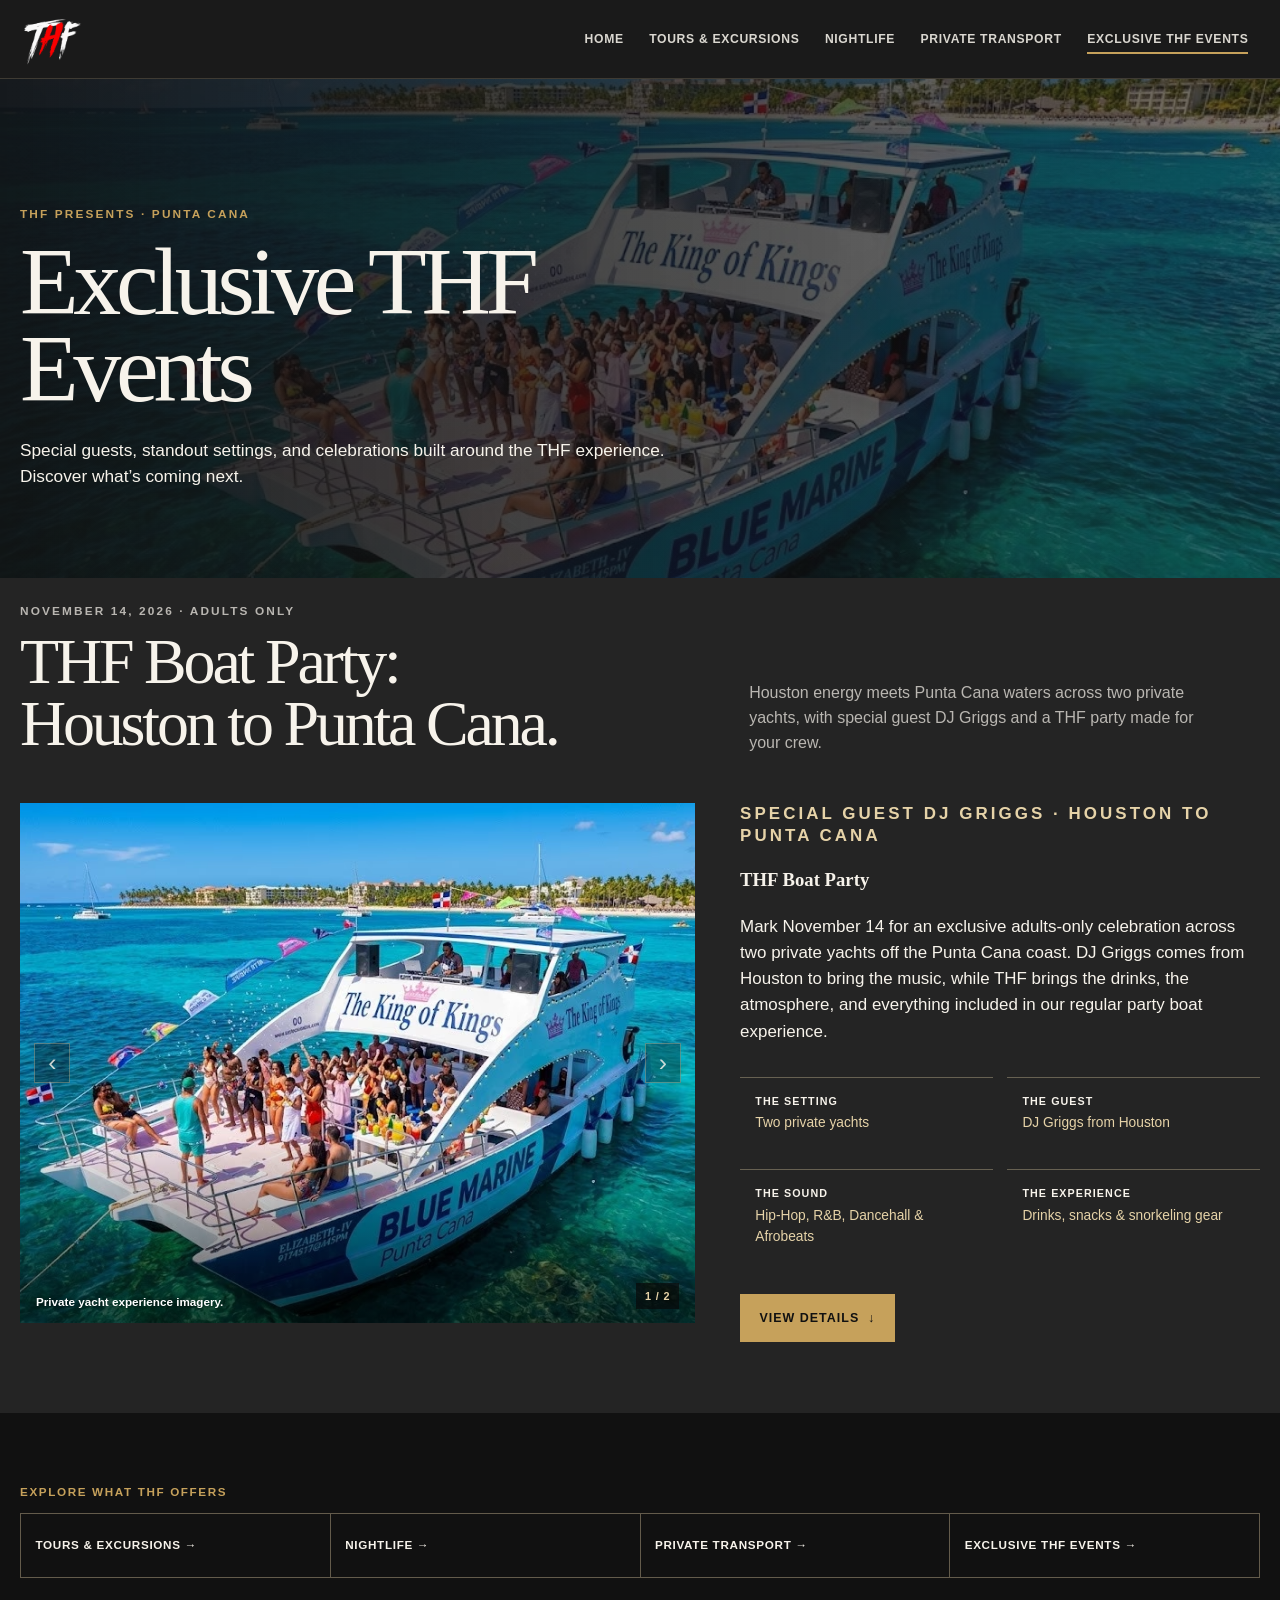
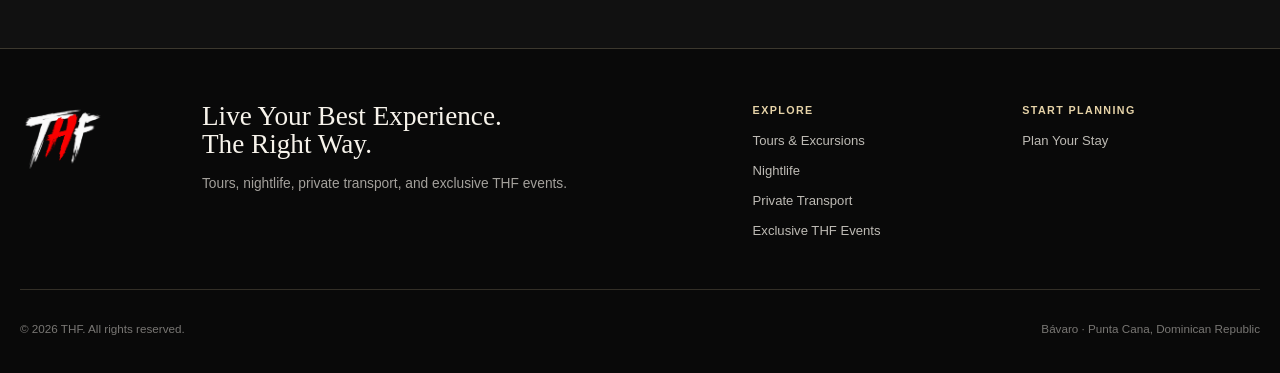
==== commit 64d77e1c: "Add files via upload" ====
--- a/events.html
+++ b/events.html
@@ -22,7 +22,7 @@
       <div class="page-hero-inner"><div class="page-hero-copy"><p class="eyebrow">THF presents · Punta Cana</p><h1 id="events-hero-heading">Exclusive THF Events</h1><p>Special guests, standout settings, and celebrations built around the THF experience. Discover what’s coming next.</p></div></div>
     </section>
     <section class="section section--charcoal" aria-labelledby="boat-event-heading"><div class="shell">
-      <div class="section-intro"><div><p class="eyebrow"><time datetime="2026-11-14">November 14, 2026</time> · Adults only</p><h2 id="boat-event-heading">Houston energy.<br>Punta Cana waters.</h2></div><p>Two private yachts. Special guest DJ Griggs. A THF party made for your crew.</p></div>
+      <div class="section-intro"><div><p class="eyebrow"><time datetime="2026-11-14">November 14, 2026</time> · Adults only</p><h2 id="boat-event-heading">THF Boat Party:<br>Houston to Punta Cana.</h2></div><p>Houston energy meets Punta Cana waters across two private yachts, with special guest DJ Griggs and a THF party made for your crew.</p></div>
       <div class="private-feature">
         <button class="experience-preview private-feature__visual" type="button" data-open-experience="thf-boat-party" aria-label="View THF Boat Party photos"><img src="public/images/PrivateYath.avif" alt="Private yacht on clear water"></button>
         <div class="private-feature__content"><p class="eyebrow">Special guest DJ Griggs · Houston to Punta Cana</p><h3>THF Boat Party</h3><p>Mark November 14 for an exclusive adults-only celebration across two private yachts off the Punta Cana coast. DJ Griggs comes from Houston to bring the music, while THF brings the drinks, the atmosphere, and everything included in our regular party boat experience.</p><ul class="feature-list"><li><strong>The setting</strong>Two private yachts</li><li><strong>The guest</strong>DJ Griggs from Houston</li><li><strong>The sound</strong>Hip-Hop, R&amp;B, Dancehall &amp; Afrobeats</li><li><strong>The experience</strong>Drinks, snacks &amp; snorkeling gear</li></ul><button class="button" type="button" data-open-experience="thf-boat-party">View details ↓</button></div>
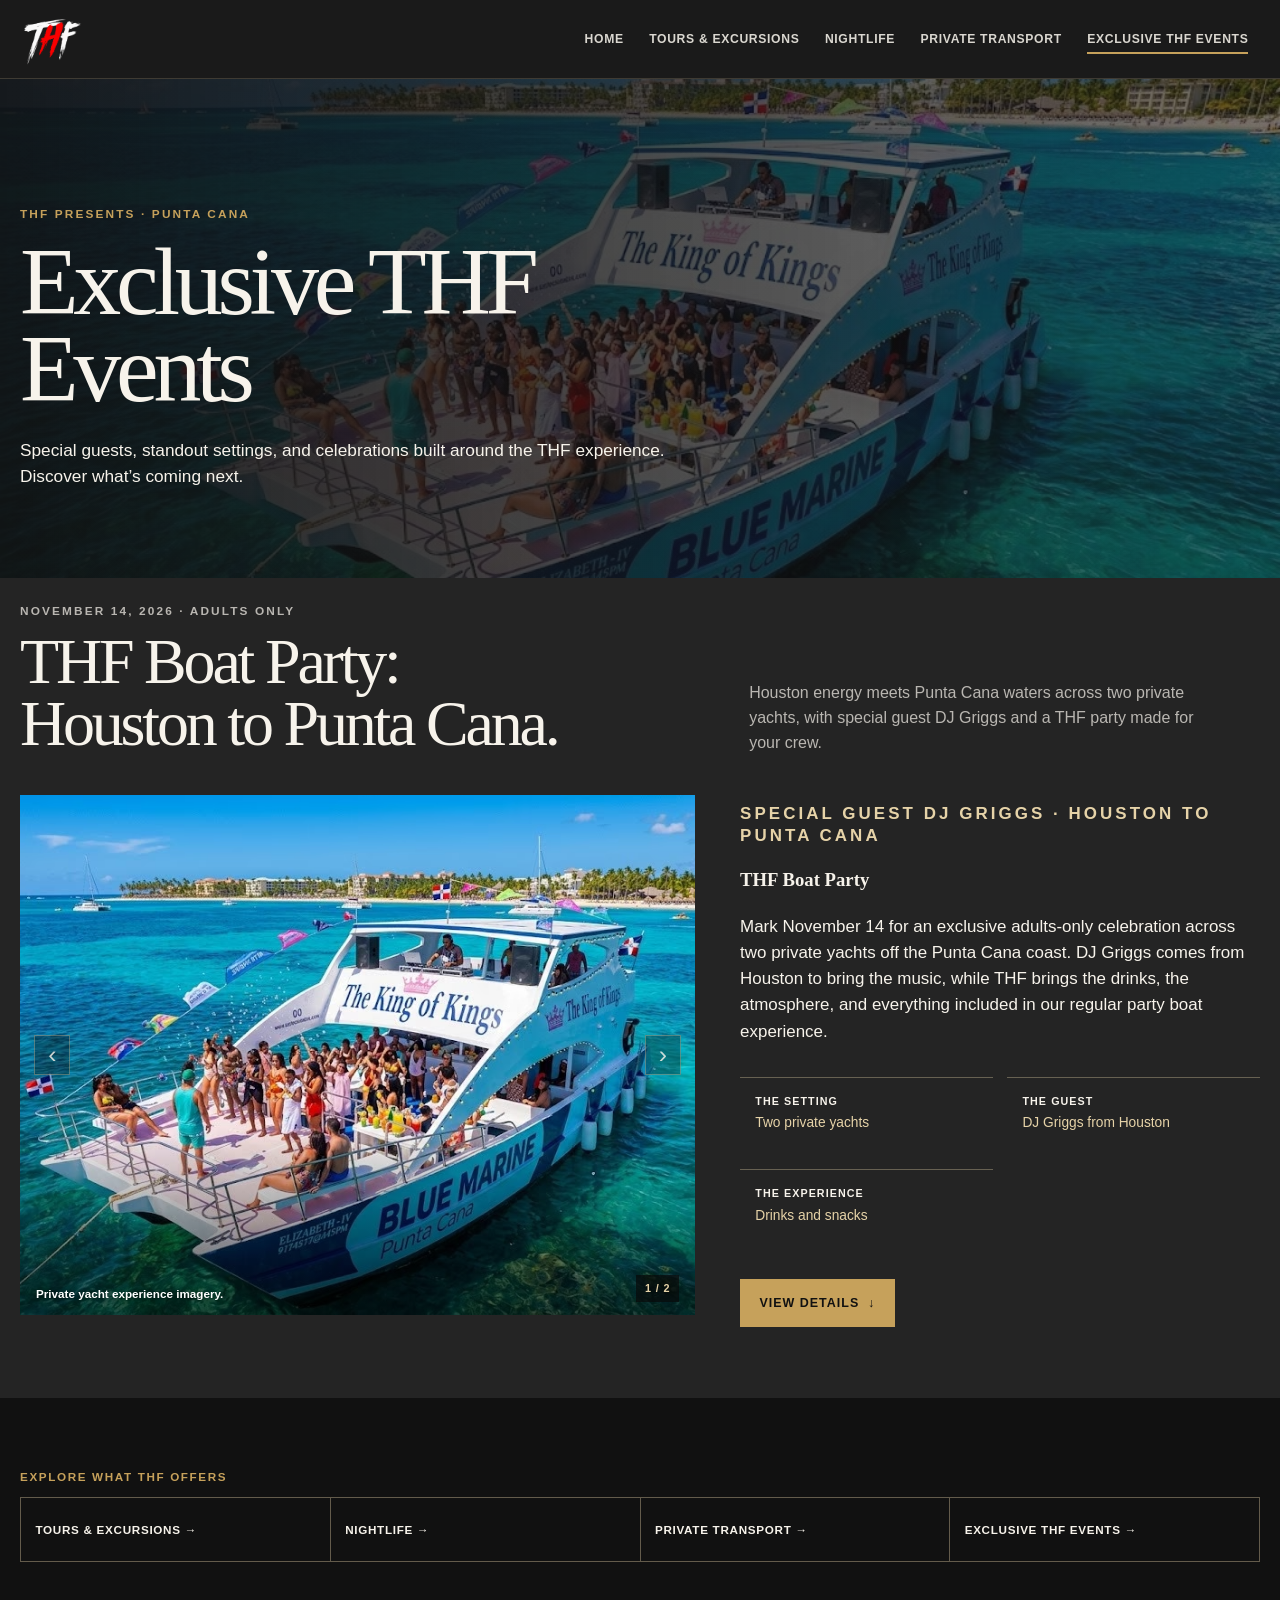
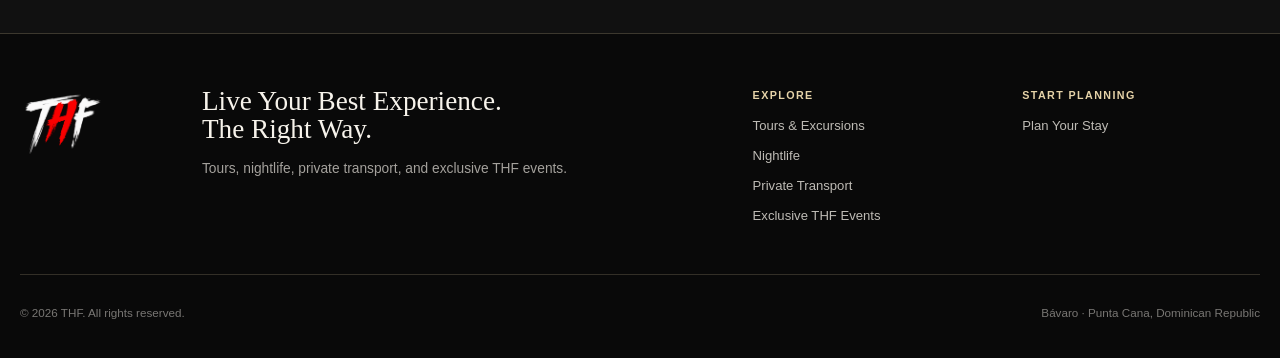
==== commit 58f52022: "Add files via upload" ====
--- a/events.html
+++ b/events.html
@@ -25,7 +25,7 @@
       <div class="section-intro"><div><p class="eyebrow"><time datetime="2026-11-14">November 14, 2026</time> · Adults only</p><h2 id="boat-event-heading">THF Boat Party:<br>Houston to Punta Cana.</h2></div><p>Houston energy meets Punta Cana waters across two private yachts, with special guest DJ Griggs and a THF party made for your crew.</p></div>
       <div class="private-feature">
         <button class="experience-preview private-feature__visual" type="button" data-open-experience="thf-boat-party" aria-label="View THF Boat Party photos"><img src="public/images/PrivateYath.avif" alt="Private yacht on clear water"></button>
-        <div class="private-feature__content"><p class="eyebrow">Special guest DJ Griggs · Houston to Punta Cana</p><h3>THF Boat Party</h3><p>Mark November 14 for an exclusive adults-only celebration across two private yachts off the Punta Cana coast. DJ Griggs comes from Houston to bring the music, while THF brings the drinks, the atmosphere, and everything included in our regular party boat experience.</p><ul class="feature-list"><li><strong>The setting</strong>Two private yachts</li><li><strong>The guest</strong>DJ Griggs from Houston</li><li><strong>The sound</strong>Hip-Hop, R&amp;B, Dancehall &amp; Afrobeats</li><li><strong>The experience</strong>Drinks, snacks &amp; snorkeling gear</li></ul><button class="button" type="button" data-open-experience="thf-boat-party">View details ↓</button></div>
+        <div class="private-feature__content"><p class="eyebrow">Special guest DJ Griggs · Houston to Punta Cana</p><h3>THF Boat Party</h3><p>Mark November 14 for an exclusive adults-only celebration across two private yachts off the Punta Cana coast. DJ Griggs comes from Houston to bring the music, while THF brings the drinks, the atmosphere, and everything included in our regular party boat experience.</p><ul class="feature-list"><li><strong>The setting</strong>Two private yachts</li><li><strong>The guest</strong>DJ Griggs from Houston</li><li><strong>The experience</strong>Drinks and snacks</li></ul><button class="button" type="button" data-open-experience="thf-boat-party">View details ↓</button></div>
       </div>
     </div></section>
     <section class="section section--dark footer-explore" aria-label="Explore THF categories"><div class="shell"><nav class="hero-explore"><p>Explore what THF offers</p><div><a href="tours.html">Tours &amp; Excursions →</a><a href="nightlife.html">Nightlife →</a><a href="transport.html">Private Transport →</a><a href="events.html" aria-current="page">Exclusive THF Events →</a></div></nav></div></section>
--- a/styles.css
+++ b/styles.css
@@ -271,7 +271,7 @@
 .experience-preview:hover img, .experience-preview:focus-visible img { transform: scale(1.025); }
 .experience-preview:hover::after, .experience-preview:focus-visible::after { opacity: 1; transform: translateY(0); }
 .experience-preview--tall, .experience-preview--tall img { min-height: 340px; }
-.experience-gallery { position: relative; display: grid; height: 300px; min-height: 0; overflow: hidden; place-items: center; background: transparent; }
+.experience-gallery { position: relative; display: grid; height: 300px; min-height: 0; overflow: hidden; place-items: center; background: transparent; touch-action: pan-y; }
 .experience-gallery--tall { height: 340px; }
 .experience-gallery--feature { height: 520px; }
 .experience-gallery--transport { height: 410px; background: #ded9d0; }
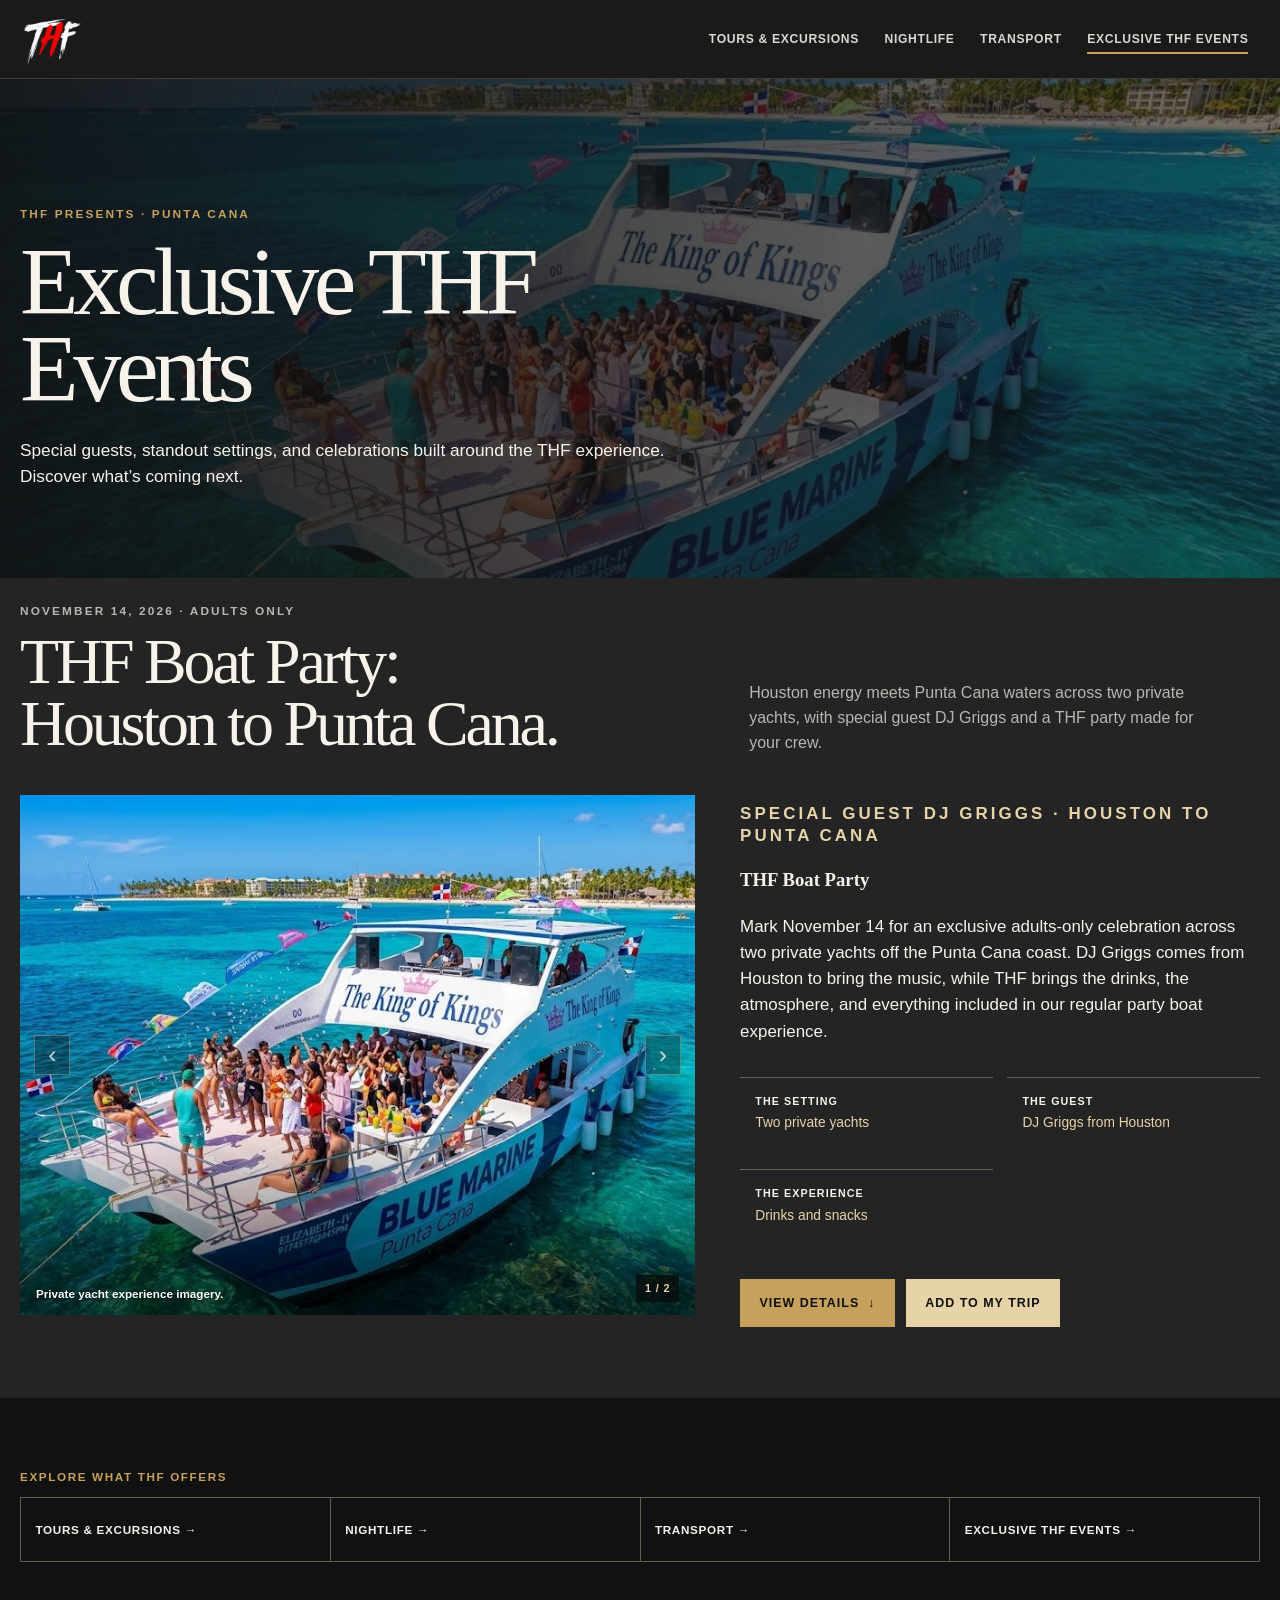
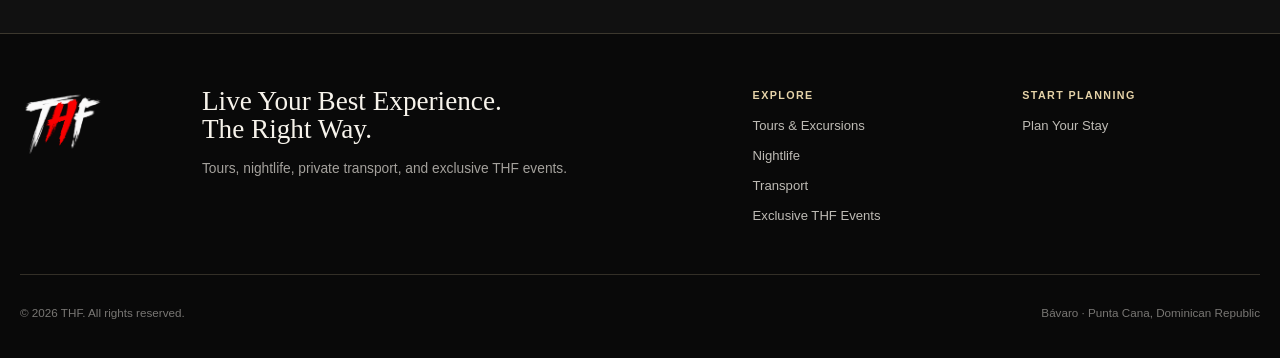
==== commit 539c9bd3: "Add files via upload" ====
--- a/events.html
+++ b/events.html
@@ -14,7 +14,7 @@
     <a class="brand" href="index.html" aria-label="THF home"><img src="public/images/THF_LOGO.png" alt="THF"></a>
     <button class="nav-toggle" type="button" data-nav-toggle aria-expanded="false" aria-controls="site-navigation" aria-label="Open navigation"><span></span><span></span><span></span></button>
     <nav class="site-nav" id="site-navigation" data-site-nav aria-label="Main navigation">
-      <a href="index.html">Home</a><a href="tours.html">Tours &amp; Excursions</a><a href="nightlife.html">Nightlife</a><a href="transport.html">Private Transport</a><a href="events.html" aria-current="page">Exclusive THF Events</a>
+      <a href="tours.html">Tours &amp; Excursions</a><a href="nightlife.html">Nightlife</a><a href="transport.html">Transport</a><a href="events.html" aria-current="page">Exclusive THF Events</a>
     </nav>
   </div></header>
   <main id="main-content" class="main">
@@ -28,12 +28,12 @@
         <div class="private-feature__content"><p class="eyebrow">Special guest DJ Griggs · Houston to Punta Cana</p><h3>THF Boat Party</h3><p>Mark November 14 for an exclusive adults-only celebration across two private yachts off the Punta Cana coast. DJ Griggs comes from Houston to bring the music, while THF brings the drinks, the atmosphere, and everything included in our regular party boat experience.</p><ul class="feature-list"><li><strong>The setting</strong>Two private yachts</li><li><strong>The guest</strong>DJ Griggs from Houston</li><li><strong>The experience</strong>Drinks and snacks</li></ul><button class="button" type="button" data-open-experience="thf-boat-party">View details ↓</button></div>
       </div>
     </div></section>
-    <section class="section section--dark footer-explore" aria-label="Explore THF categories"><div class="shell"><nav class="hero-explore"><p>Explore what THF offers</p><div><a href="tours.html">Tours &amp; Excursions →</a><a href="nightlife.html">Nightlife →</a><a href="transport.html">Private Transport →</a><a href="events.html" aria-current="page">Exclusive THF Events →</a></div></nav></div></section>
+    <section class="section section--dark footer-explore" aria-label="Explore THF categories"><div class="shell"><nav class="hero-explore"><p>Explore what THF offers</p><div><a href="tours.html">Tours &amp; Excursions →</a><a href="nightlife.html">Nightlife →</a><a href="transport.html">Transport →</a><a href="events.html" aria-current="page">Exclusive THF Events →</a></div></nav></div></section>
   </main>
   <footer class="site-footer"><div class="footer-shell"><div class="footer-top">
     <a class="footer-brand" href="index.html" aria-label="THF home"><img src="public/images/THF_LOGO.png" alt="THF"></a>
     <div><p class="footer-claim">Live Your Best Experience.<br>The Right Way.</p><p class="footer-copy">Tours, nightlife, private transport, and exclusive THF events.</p></div>
-    <div class="footer-links"><strong>Explore</strong><a href="tours.html">Tours &amp; Excursions</a><a href="nightlife.html">Nightlife</a><a href="transport.html">Private Transport</a><a href="events.html">Exclusive THF Events</a></div>
+    <div class="footer-links"><strong>Explore</strong><a href="tours.html">Tours &amp; Excursions</a><a href="nightlife.html">Nightlife</a><a href="transport.html">Transport</a><a href="events.html">Exclusive THF Events</a></div>
     <div class="footer-links"><strong>Start planning</strong><a href="index.html#inquiry">Plan Your Stay</a></div>
   </div><div class="footer-bottom"><p>© <span data-current-year>2026</span> THF. All rights reserved.</p><p>Bávaro · Punta Cana, Dominican Republic</p></div></div></footer>
 </body>
--- a/styles.css
+++ b/styles.css
@@ -295,6 +295,15 @@
 .experience-gallery:fullscreen .experience-gallery__image img { object-fit: contain; }
 .experience-gallery:fullscreen .experience-gallery__close { display: grid; }
 .inline-experience-actions { display: flex; flex-wrap: wrap; gap: .7rem; margin-top: 1.2rem; }
+.service-card__body > .inline-experience-actions { margin-top: auto; }
+.trip-add-button { color: var(--ink); background: transparent; border-color: var(--deep-gold); }
+.trip-add-button:hover, .trip-add-button.is-added { color: var(--ivory); background: var(--ink); border-color: var(--ink); }
+.section--dark .trip-add-button, .section--charcoal .trip-add-button { color: var(--ink); background: var(--champagne); border-color: var(--champagne); }
+.section--dark .trip-add-button:hover, .section--charcoal .trip-add-button:hover, .section--dark .trip-add-button.is-added, .section--charcoal .trip-add-button.is-added { color: var(--ivory); background: transparent; border-color: var(--champagne); }
+.trip-tray { position: fixed; z-index: 40; right: 1.25rem; bottom: 1.25rem; min-width: 210px; box-shadow: 0 16px 38px rgba(0,0,0,.28); }
+.trip-tray__link { display: grid; grid-template-columns: 1fr auto; gap: .2rem .85rem; padding: .9rem 1rem; border: 1px solid var(--champagne); color: var(--ink); background: var(--champagne); font-size: .75rem; font-weight: 900; letter-spacing: .06em; text-transform: uppercase; }
+.trip-tray__link strong { display: grid; width: 28px; height: 28px; place-items: center; border-radius: 50%; color: var(--ivory); background: var(--ink); }
+.trip-tray__link span:last-child { grid-column: 1 / -1; font-size: .67rem; }
 .inline-experience-details { margin-top: 1.35rem; padding-top: 1.3rem; border-top: 1px solid currentColor; }
 .inline-experience-details h4 { margin: 0 0 .8rem; font-family: var(--display); font-size: 1.45rem; font-weight: 400; }
 .inline-experience-details p { margin: 0 0 .9rem; }
@@ -512,6 +521,81 @@
 .asset-pending p { max-width: 560px; margin: .65rem 0 0; color: var(--muted); font-size: .88rem; }
 .asset-pending--dark { border-color: rgba(230,211,168,.35); color: var(--ivory); background: rgba(17,17,17,.25); }
 .asset-pending--dark p { color: rgba(247,243,235,.68); }
+
+.trip-empty { max-width: 650px; padding: clamp(1.5rem, 4vw, 3rem); border: 1px solid var(--line); background: #fffdfa; }
+.trip-empty h2 { margin: 0; font-size: clamp(2.2rem, 4vw, 3.4rem); font-weight: 400; letter-spacing: -.05em; }
+.trip-empty p { max-width: 480px; margin: .9rem 0 1.5rem; color: var(--muted); }
+.trip-summary-grid { display: grid; gap: 1.25rem; }
+.trip-summary-card { padding: clamp(1.25rem, 3vw, 2.25rem); border: 1px solid var(--line); background: #fffdfa; }
+.trip-group { min-width: 0; padding-top: 1rem; scroll-margin-top: 100px; }
+.trip-group + .trip-group { margin-top: 1.5rem; padding-top: 2rem; border-top: 3px solid var(--ink); }
+.trip-group > h2 { margin: 0; font-size: clamp(2rem, 4vw, 3rem); font-weight: 400; letter-spacing: -.04em; }
+.trip-group__intro { max-width: 780px; margin: .8rem 0 1.4rem; color: var(--muted); }
+.trip-group__cards { display: grid; gap: 1rem; }
+.trip-group__cards > .trip-summary-card:nth-child(even) { background: #eaeaea; }
+.trip-group--inquiry > h2 { padding-left: 1rem; border-left: 5px solid var(--deep-gold); }
+.trip-flow-note { margin: 0 0 1.5rem; padding: 1rem 1.25rem; border-left: 4px solid var(--deep-gold); background: #fffdfa; }
+.trip-flow-note[hidden] { display: none; }
+.trip-card-overview { display: grid; grid-template-columns: 180px minmax(0, 1fr); gap: 1.5rem; align-items: start; }
+.trip-card-photo { width: 100%; aspect-ratio: 4 / 3; object-fit: cover; }
+.trip-summary-card .trip-card-title { margin: .5rem 0 0; color: var(--ink); font-family: var(--display); font-size: clamp(1.65rem, 3vw, 2.5rem); font-weight: 400; line-height: 1.12; letter-spacing: -.03em; text-transform: none; }
+.trip-card-overview .trip-summary-card__date { margin-top: 0; font-size: .8rem; }
+.trip-summary-card .trip-summary-card__lead { font-size: 1rem; font-weight: 400; }
+.trip-card-details { margin-top: 1rem; }
+.trip-card-details summary { width: fit-content; padding: .55rem 0; color: var(--ink); font-weight: 800; cursor: pointer; }
+.trip-card-details h4 { margin-bottom: .5rem; }
+.trip-checkout-panel { display: grid; gap: 1rem; margin-top: 1rem; padding: clamp(1.25rem, 3vw, 2rem); border: 2px solid var(--deep-gold); background: #fffdfa; }
+.trip-checkout-panel h3, .trip-checkout-panel p { margin: 0; }
+.trip-checkout-panel > .button { justify-self: start; }
+.trip-checkout-panel .trip-booking-review ul { display: grid; gap: .75rem; padding-left: 1.25rem; }
+@media (max-width: 600px) {
+  .trip-card-overview { grid-template-columns: 1fr; gap: 1rem; }
+  .trip-card-photo { aspect-ratio: 16 / 9; }
+  .trip-checkout-panel > .button { width: 100%; }
+}
+.trip-summary-card h2 { margin: 0; font-size: clamp(2rem, 4vw, 3.5rem); font-weight: 400; letter-spacing: -.05em; line-height: 1; }
+.trip-summary-card h3 { margin: 1.5rem 0 .55rem; color: var(--deep-gold); font-family: var(--sans); font-size: .72rem; font-weight: 900; letter-spacing: .1em; text-transform: uppercase; }
+.trip-summary-card p { max-width: 830px; margin: .85rem 0 0; color: var(--muted); }
+.trip-summary-card__lead { color: var(--ink) !important; font-size: 1.08rem; font-weight: 700; }
+.trip-summary-card ul { display: grid; grid-template-columns: repeat(2, minmax(0, 1fr)); gap: .55rem 1.5rem; margin: 1rem 0; padding: 0; list-style: none; }
+.trip-summary-card li { padding-top: .55rem; border-top: 1px solid var(--line); font-size: .9rem; }
+.trip-summary-card__date { color: var(--deep-gold) !important; font-weight: 800; }
+.trip-summary-card__time { display: grid; max-width: 300px; gap: .4rem; margin-top: 1rem; color: var(--deep-gold); font-size: .7rem; font-weight: 900; letter-spacing: .08em; text-transform: uppercase; }
+.trip-summary-card__time select { min-height: 44px; padding: .6rem; border: 1px solid var(--line); border-radius: 0; color: var(--ink); background: #fff; font: inherit; font-size: .9rem; letter-spacing: normal; text-transform: none; }
+.trip-experience-fields { display: grid; grid-template-columns: repeat(auto-fit, minmax(min(100%, 240px), 1fr)); gap: 1rem; margin-top: 1.5rem; padding-top: 1.25rem; border-top: 1px solid var(--line); }
+.trip-experience-fields label { display: grid; gap: .45rem; color: var(--deep-gold); font-size: .72rem; font-weight: 900; letter-spacing: .06em; text-transform: uppercase; }
+.trip-experience-fields input, .trip-experience-fields textarea { width: 100%; min-height: 46px; padding: .7rem; border: 1px solid var(--line); border-radius: 0; color: var(--ink); background: #fff; font: inherit; font-size: 1rem; font-weight: 400; letter-spacing: normal; text-transform: none; }
+.trip-experience-fields textarea { min-height: 100px; resize: vertical; }
+.trip-experience-fields input[readonly] { background: var(--ivory); }
+.trip-experience-fields__wide { grid-column: 1 / -1; }
+.trip-experience-fields .trip-summary-card__time { max-width: none; margin-top: 0; }
+.trip-summary-card__remove { margin-top: 1.4rem; padding: 0; border: 0; color: var(--deep-gold); background: transparent; font-size: .72rem; font-weight: 900; letter-spacing: .08em; text-transform: uppercase; }
+.trip-summary-card__remove:hover { color: var(--ink); }
+.trip-booking-actions { display: grid; gap: 1rem; margin-top: 1.25rem; }
+.trip-booking-actions > .button { justify-self: start; }
+.trip-booking-review { padding: 1rem; border: 1px solid var(--line); background: var(--ivory); }
+.trip-booking-review p { margin: 0 0 .75rem; }
+.trip-booking-review[hidden], [data-trip-request-section][hidden] { display: none; }
+.trip-experience-fields + .button { margin-top: 1.25rem; }
+.trip-summary-card__remove[hidden] { display: none; }
+.trip-quick-add { display: grid; gap: .65rem; padding: 1.25rem; background: #fffdfa; border: 1px solid var(--line); }
+.trip-quick-add label { font-weight: 800; }
+.trip-quick-add > div { display: flex; flex-wrap: wrap; gap: .75rem; }
+.trip-quick-add select { flex: 1; min-width: min(100%, 240px); min-height: 48px; padding: .75rem; border: 1px solid var(--line); background: #fff; color: var(--ink); font-size: 1rem; }
+.trip-quick-add p { margin: 0; }
+.trip-browse-nav a { color: var(--ink); border-color: var(--line); }
+.trip-browse-nav > div { border-color: var(--line); }
+.section.trip-selections-section { padding-bottom: clamp(1.25rem, 2.5vw, 2rem); }
+.section.trip-build-section { padding: clamp(1.5rem, 3vw, 2.5rem) 0; background: var(--champagne); border-top: 1px solid rgba(128,96,37,.25); border-bottom: 1px solid rgba(128,96,37,.25); }
+.trip-build-section .section-intro { margin-bottom: 1.25rem; }
+.trip-build-section .trip-browse-nav { margin-top: 1.25rem; }
+.trip-inquiry-summary { min-width: 0; padding: 1rem 1.15rem; border: 1px solid rgba(230,211,168,.3); background: rgba(230,211,168,.08); }
+.trip-inquiry-summary h3 { margin: 0; color: var(--champagne); font-size: 1.05rem; }
+.trip-inquiry-summary > p { margin: .5rem 0 1rem; color: rgba(247,243,235,.78); font-size: .85rem; }
+.trip-inquiry-summary ul { display: grid; gap: .9rem; margin: 0; padding: 0; list-style: none; }
+.trip-inquiry-summary li { display: grid; gap: .25rem; padding-top: .8rem; border-top: 1px solid rgba(230,211,168,.2); overflow-wrap: anywhere; }
+.trip-inquiry-summary li span { color: rgba(247,243,235,.85); font-size: .85rem; }
+.trip-inquiry-summary__notes { white-space: pre-wrap; }
 
 .inquiry-section { color: var(--ivory); background: var(--ink); }
 .inquiry-layout { display: grid; grid-template-columns: minmax(0, .75fr) minmax(420px, 1.25fr); gap: clamp(2rem, 7vw, 8rem); align-items: start; }
@@ -594,6 +678,7 @@
   .experience-gallery__caption { position: absolute !important; z-index: 4 !important; bottom: .8rem !important; left: .8rem !important; display: block; max-width: calc(100% - 6.5rem); margin: 0; color: #fff !important; opacity: 1; font-size: .72rem; font-weight: 800; line-height: 1.35; text-align: left; text-shadow: 0 2px 7px rgba(0,0,0,.9); }
   .experience-gallery__counter { z-index: 4; right: .8rem; bottom: .8rem; }
   .inline-details-trigger { width: min(78vw, 290px); align-self: center; justify-content: center; justify-self: center; margin-right: auto; margin-left: auto; }
+  .trip-add-button { width: min(78vw, 290px); justify-content: center; }
   .experience-card__actions, .inline-experience-actions { justify-content: center; }
   .detail-copy p:has(> .inline-details-trigger) { text-align: center; }
   .private-feature__content > .inline-details-trigger { display: flex; width: fit-content; }
@@ -613,6 +698,8 @@
   .footer-brand { grid-column: 1 / -1; }
   .footer-bottom { display: block; }
   .footer-bottom p + p { margin-top: .4rem; }
+  .trip-tray { right: .75rem; bottom: .75rem; left: .75rem; min-width: 0; }
+  .trip-summary-card ul { grid-template-columns: 1fr; }
 }
 
 @media (max-width: 820px) {
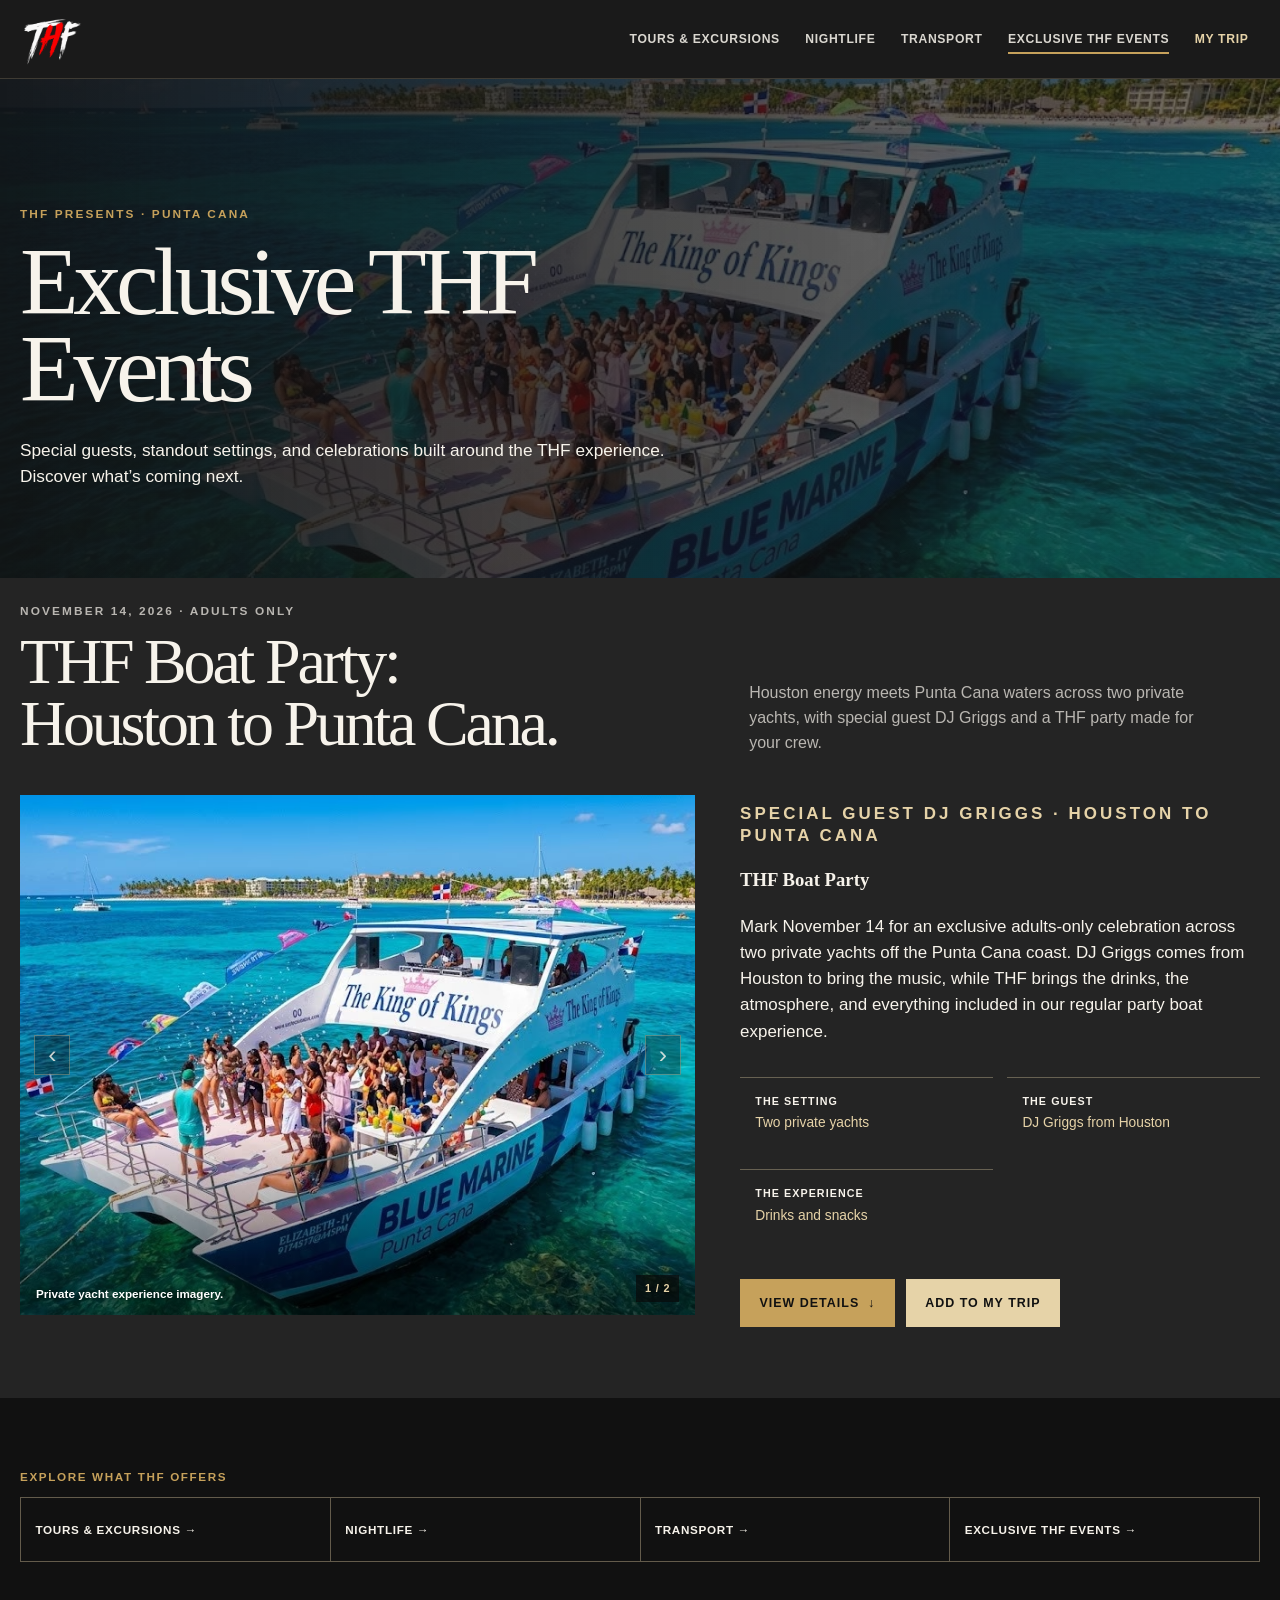
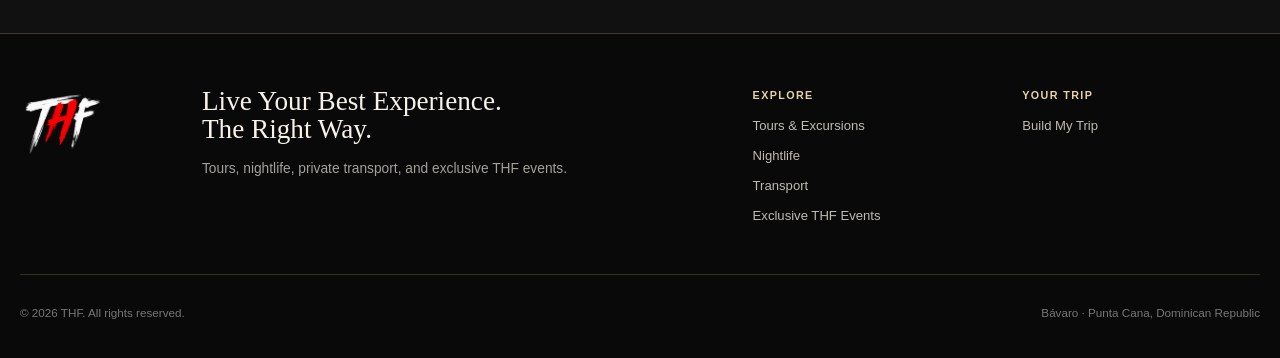
==== commit e3103861: "Add files via upload" ====
--- a/events.html
+++ b/events.html
@@ -15,7 +15,8 @@
     <button class="nav-toggle" type="button" data-nav-toggle aria-expanded="false" aria-controls="site-navigation" aria-label="Open navigation"><span></span><span></span><span></span></button>
     <nav class="site-nav" id="site-navigation" data-site-nav aria-label="Main navigation">
       <a href="tours.html">Tours &amp; Excursions</a><a href="nightlife.html">Nightlife</a><a href="transport.html">Transport</a><a href="events.html" aria-current="page">Exclusive THF Events</a>
-    </nav>
+    <a href="trip.html" class="nav-trip">My Trip</a>
+      </nav>
   </div></header>
   <main id="main-content" class="main">
     <section class="page-hero" style="--hero-image: url('public/images/PrivateYath.avif');" aria-labelledby="events-hero-heading">
@@ -34,7 +35,7 @@
     <a class="footer-brand" href="index.html" aria-label="THF home"><img src="public/images/THF_LOGO.png" alt="THF"></a>
     <div><p class="footer-claim">Live Your Best Experience.<br>The Right Way.</p><p class="footer-copy">Tours, nightlife, private transport, and exclusive THF events.</p></div>
     <div class="footer-links"><strong>Explore</strong><a href="tours.html">Tours &amp; Excursions</a><a href="nightlife.html">Nightlife</a><a href="transport.html">Transport</a><a href="events.html">Exclusive THF Events</a></div>
-    <div class="footer-links"><strong>Start planning</strong><a href="index.html#inquiry">Plan Your Stay</a></div>
+    <div class="footer-links"><strong>Your trip</strong><a href="trip.html" data-trip-destination>Build My Trip</a></div>
   </div><div class="footer-bottom"><p>© <span data-current-year>2026</span> THF. All rights reserved.</p><p>Bávaro · Punta Cana, Dominican Republic</p></div></div></footer>
 </body>
 </html>
--- a/styles.css
+++ b/styles.css
@@ -300,10 +300,9 @@
 .trip-add-button:hover, .trip-add-button.is-added { color: var(--ivory); background: var(--ink); border-color: var(--ink); }
 .section--dark .trip-add-button, .section--charcoal .trip-add-button { color: var(--ink); background: var(--champagne); border-color: var(--champagne); }
 .section--dark .trip-add-button:hover, .section--charcoal .trip-add-button:hover, .section--dark .trip-add-button.is-added, .section--charcoal .trip-add-button.is-added { color: var(--ivory); background: transparent; border-color: var(--champagne); }
-.trip-tray { position: fixed; z-index: 40; right: 1.25rem; bottom: 1.25rem; min-width: 210px; box-shadow: 0 16px 38px rgba(0,0,0,.28); }
-.trip-tray__link { display: grid; grid-template-columns: 1fr auto; gap: .2rem .85rem; padding: .9rem 1rem; border: 1px solid var(--champagne); color: var(--ink); background: var(--champagne); font-size: .75rem; font-weight: 900; letter-spacing: .06em; text-transform: uppercase; }
+.trip-tray { position: fixed; z-index: 40; right: 1.25rem; bottom: 1.25rem; box-shadow: 0 16px 38px rgba(0,0,0,.28); }
+.trip-tray__link { display: flex; align-items: center; gap: .85rem; padding: .82rem 1rem; border: 1px solid var(--champagne); color: var(--ink); background: var(--champagne); font-size: .75rem; font-weight: 900; letter-spacing: .06em; text-transform: uppercase; }
 .trip-tray__link strong { display: grid; width: 28px; height: 28px; place-items: center; border-radius: 50%; color: var(--ivory); background: var(--ink); }
-.trip-tray__link span:last-child { grid-column: 1 / -1; font-size: .67rem; }
 .inline-experience-details { margin-top: 1.35rem; padding-top: 1.3rem; border-top: 1px solid currentColor; }
 .inline-experience-details h4 { margin: 0 0 .8rem; font-family: var(--display); font-size: 1.45rem; font-weight: 400; }
 .inline-experience-details p { margin: 0 0 .9rem; }
@@ -565,6 +564,7 @@
 .trip-experience-fields { display: grid; grid-template-columns: repeat(auto-fit, minmax(min(100%, 240px), 1fr)); gap: 1rem; margin-top: 1.5rem; padding-top: 1.25rem; border-top: 1px solid var(--line); }
 .trip-experience-fields label { display: grid; gap: .45rem; color: var(--deep-gold); font-size: .72rem; font-weight: 900; letter-spacing: .06em; text-transform: uppercase; }
 .trip-experience-fields input, .trip-experience-fields textarea { width: 100%; min-height: 46px; padding: .7rem; border: 1px solid var(--line); border-radius: 0; color: var(--ink); background: #fff; font: inherit; font-size: 1rem; font-weight: 400; letter-spacing: normal; text-transform: none; }
+.trip-experience-fields select { width: 100%; min-height: 46px; padding: .7rem; border: 1px solid var(--line); color: var(--ink); background: #fff; font: inherit; font-size: 1rem; font-weight: 400; letter-spacing: normal; text-transform: none; }
 .trip-experience-fields textarea { min-height: 100px; resize: vertical; }
 .trip-experience-fields input[readonly] { background: var(--ivory); }
 .trip-experience-fields__wide { grid-column: 1 / -1; }
@@ -621,6 +621,19 @@
 .page-cta { padding: 2.3rem; color: var(--ivory); background: var(--charcoal); border-left: 4px solid var(--gold); }
 .page-cta h2 { margin: 0; font-size: clamp(2rem, 4vw, 3.25rem); font-weight: 400; letter-spacing: -.045em; line-height: 1; }
 .page-cta p { max-width: 650px; margin: .8rem 0 1.4rem; color: rgba(247,243,235,.73); }
+.trip-planning-invitation .page-cta { background: transparent; }
+.nav-trip { color: var(--champagne) !important; }
+.trip-service-add { padding: .75rem 0; border: 0; background: transparent; text-align: left; }
+.trip-night-options { display: grid; grid-template-columns: repeat(3, minmax(0, 1fr)); gap: 1.25rem; margin: 1.5rem 0; }
+.trip-night-options strong { display: block; margin-bottom: .4rem; color: var(--champagne); }
+.trip-night-options p { margin: 0; font-size: .9rem; }
+.trip-planning-actions { display: flex; flex-wrap: wrap; align-items: center; gap: .75rem; }
+.trip-planning-actions .trip-add-button { color: var(--champagne); border-color: var(--champagne); }
+@media (max-width: 700px) {
+  .trip-night-options { grid-template-columns: 1fr; gap: 1rem; }
+  .trip-planning-actions { justify-content: center; }
+  .page-cta { padding: 1.5rem; }
+}
 
 .site-footer { color: var(--ivory); background: #090909; border-top: 1px solid rgba(230,211,168,.23); }
 .footer-shell { width: min(1240px, calc(100% - 2.5rem)); margin: 0 auto; padding: 3.3rem 0 1.5rem; }
@@ -698,7 +711,9 @@
   .footer-brand { grid-column: 1 / -1; }
   .footer-bottom { display: block; }
   .footer-bottom p + p { margin-top: .4rem; }
-  .trip-tray { right: .75rem; bottom: .75rem; left: .75rem; min-width: 0; }
+  .trip-tray { right: .75rem; bottom: .75rem; left: auto; }
+  .trip-tray__link { gap: .6rem; padding: .5rem .7rem; font-size: .68rem; }
+  .trip-tray__link strong { width: 25px; height: 25px; }
   .trip-summary-card ul { grid-template-columns: 1fr; }
 }
 
@@ -721,6 +736,7 @@
   .experience-gallery__caption { position: absolute !important; z-index: 4 !important; bottom: .8rem !important; left: .8rem !important; display: block; max-width: calc(100% - 6.5rem); margin: 0; color: #fff !important; opacity: 1; font-size: .72rem; font-weight: 800; line-height: 1.35; text-align: left; text-shadow: 0 2px 7px rgba(0,0,0,.9); }
   .experience-gallery__counter { z-index: 4; right: .8rem; bottom: .8rem; }
   .inline-experience-actions { display: grid; grid-template-columns: 1fr; }
+  .trip-add-button { justify-self: center; }
   .inline-quick-plan__fields { grid-template-columns: 1fr; }
   .inline-quick-plan__button { width: 100%; }
   .section { padding: 3.15rem 0; }
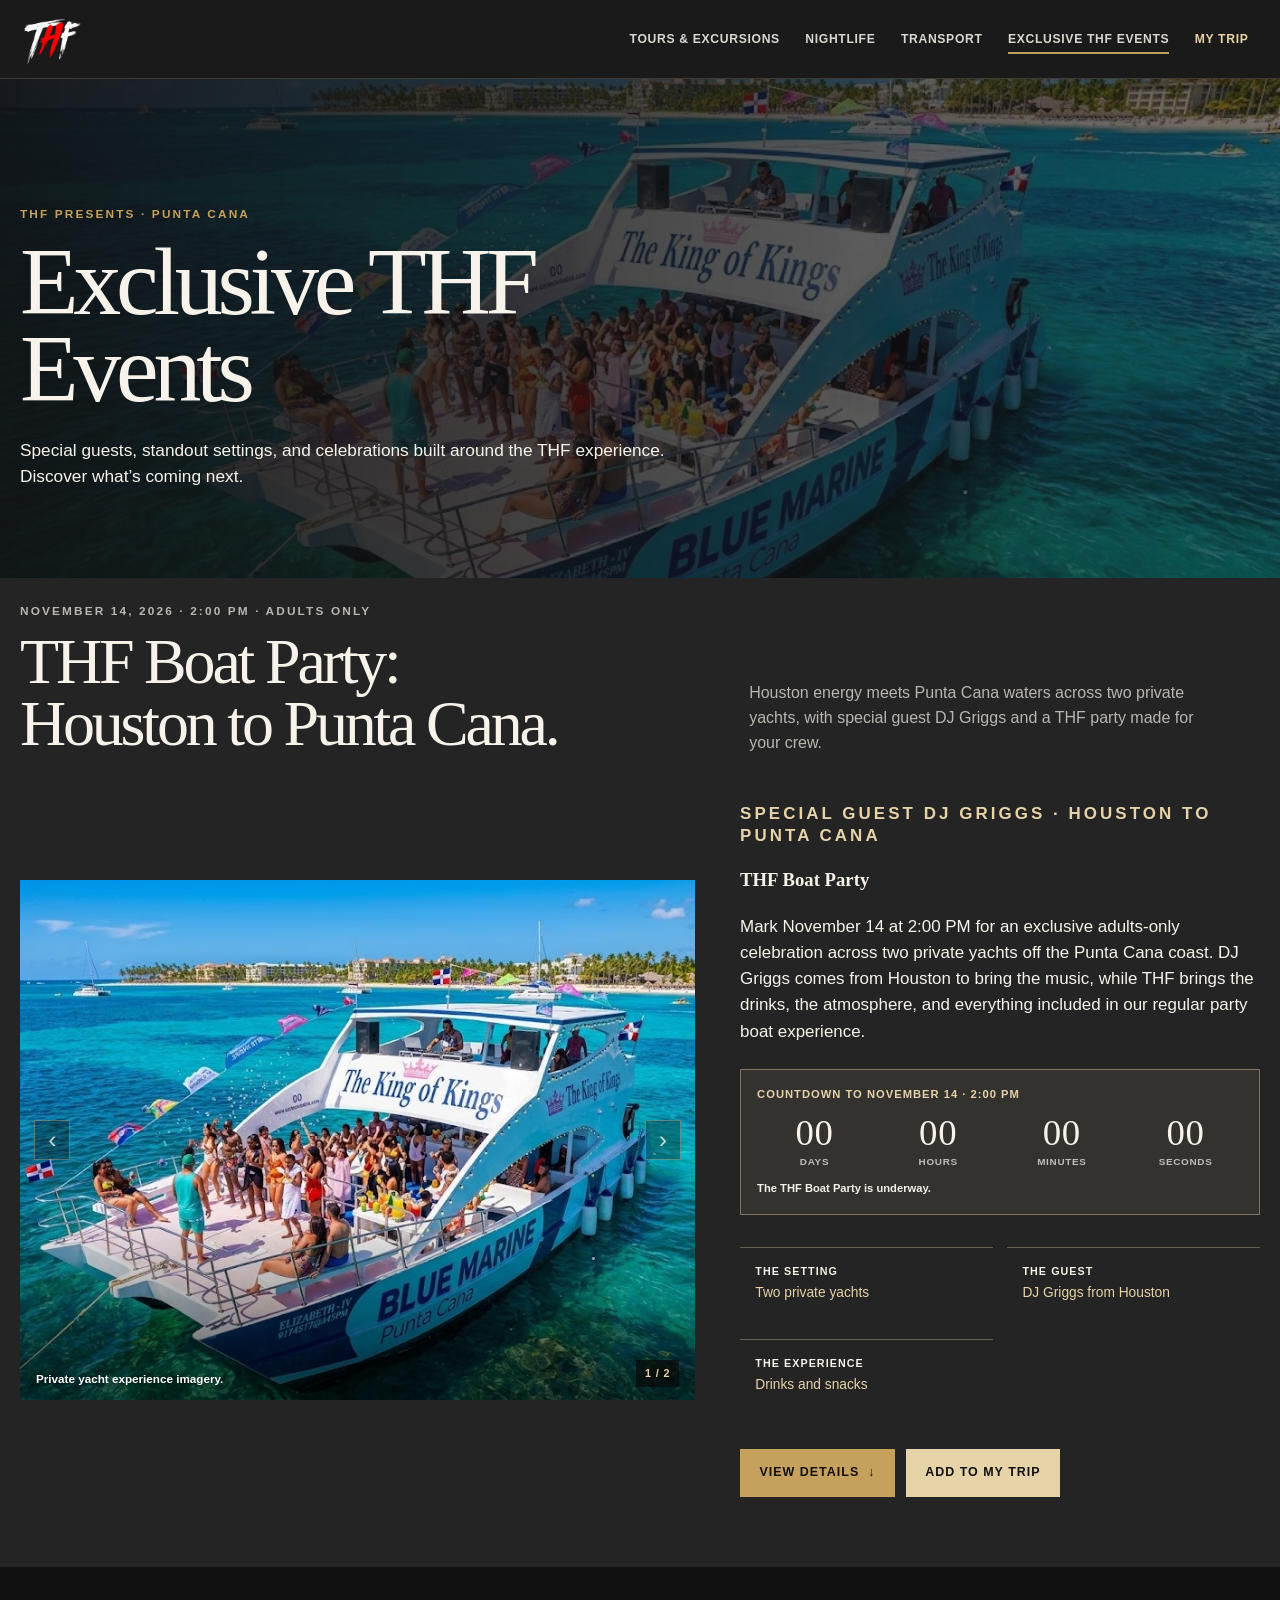
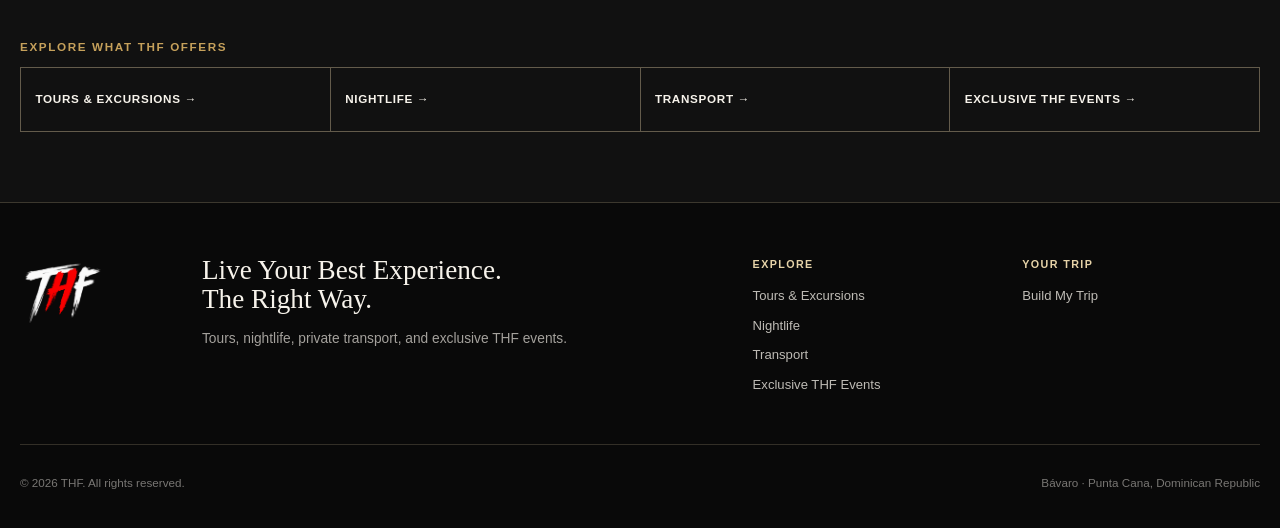
==== commit d5db01d5: "Add files via upload" ====
--- a/events.html
+++ b/events.html
@@ -23,10 +23,10 @@
       <div class="page-hero-inner"><div class="page-hero-copy"><p class="eyebrow">THF presents · Punta Cana</p><h1 id="events-hero-heading">Exclusive THF Events</h1><p>Special guests, standout settings, and celebrations built around the THF experience. Discover what’s coming next.</p></div></div>
     </section>
     <section class="section section--charcoal" aria-labelledby="boat-event-heading"><div class="shell">
-      <div class="section-intro"><div><p class="eyebrow"><time datetime="2026-11-14">November 14, 2026</time> · Adults only</p><h2 id="boat-event-heading">THF Boat Party:<br>Houston to Punta Cana.</h2></div><p>Houston energy meets Punta Cana waters across two private yachts, with special guest DJ Griggs and a THF party made for your crew.</p></div>
+      <div class="section-intro"><div><p class="eyebrow"><time datetime="2026-11-14T14:00:00-04:00">November 14, 2026 · 2:00 PM</time> · Adults only</p><h2 id="boat-event-heading">THF Boat Party:<br>Houston to Punta Cana.</h2></div><p>Houston energy meets Punta Cana waters across two private yachts, with special guest DJ Griggs and a THF party made for your crew.</p></div>
       <div class="private-feature">
         <button class="experience-preview private-feature__visual" type="button" data-open-experience="thf-boat-party" aria-label="View THF Boat Party photos"><img src="public/images/PrivateYath.avif" alt="Private yacht on clear water"></button>
-        <div class="private-feature__content"><p class="eyebrow">Special guest DJ Griggs · Houston to Punta Cana</p><h3>THF Boat Party</h3><p>Mark November 14 for an exclusive adults-only celebration across two private yachts off the Punta Cana coast. DJ Griggs comes from Houston to bring the music, while THF brings the drinks, the atmosphere, and everything included in our regular party boat experience.</p><ul class="feature-list"><li><strong>The setting</strong>Two private yachts</li><li><strong>The guest</strong>DJ Griggs from Houston</li><li><strong>The experience</strong>Drinks and snacks</li></ul><button class="button" type="button" data-open-experience="thf-boat-party">View details ↓</button></div>
+        <div class="private-feature__content"><p class="eyebrow">Special guest DJ Griggs · Houston to Punta Cana</p><h3>THF Boat Party</h3><p>Mark November 14 at 2:00 PM for an exclusive adults-only celebration across two private yachts off the Punta Cana coast. DJ Griggs comes from Houston to bring the music, while THF brings the drinks, the atmosphere, and everything included in our regular party boat experience.</p><div class="event-countdown" data-event-countdown data-event-start="2026-11-14T14:00:00-04:00" aria-label="Countdown to THF Boat Party"><p>Countdown to November 14 · 2:00 PM</p><div class="event-countdown__units" aria-live="polite"><span><strong data-countdown-days>—</strong>days</span><span><strong data-countdown-hours>—</strong>hours</span><span><strong data-countdown-minutes>—</strong>minutes</span><span><strong data-countdown-seconds>—</strong>seconds</span></div><p class="event-countdown__status" data-countdown-status></p></div><ul class="feature-list"><li><strong>The setting</strong>Two private yachts</li><li><strong>The guest</strong>DJ Griggs from Houston</li><li><strong>The experience</strong>Drinks and snacks</li></ul><button class="button" type="button" data-open-experience="thf-boat-party">View details ↓</button></div>
       </div>
     </div></section>
     <section class="section section--dark footer-explore" aria-label="Explore THF categories"><div class="shell"><nav class="hero-explore"><p>Explore what THF offers</p><div><a href="tours.html">Tours &amp; Excursions →</a><a href="nightlife.html">Nightlife →</a><a href="transport.html">Transport →</a><a href="events.html" aria-current="page">Exclusive THF Events →</a></div></nav></div></section>
--- a/styles.css
+++ b/styles.css
@@ -433,6 +433,14 @@
 .private-feature__stamp strong { display: block; margin-top: .3rem; color: var(--ivory); font-family: var(--display); font-size: 1.85rem; font-weight: 400; line-height: 1.02; }
 .private-feature__content h2 { margin: 0; font-family: var(--display); font-size: clamp(2.7rem, 4.7vw, 4.5rem); font-weight: 400; letter-spacing: -.05em; line-height: .98; }
 .private-feature__content > p { margin: 1.25rem 0 0; font-size: 1.06rem; }
+.event-countdown { margin: 1.5rem 0; padding: 1rem; border: 1px solid rgba(230,211,168,.42); background: rgba(230,211,168,.08); }
+.event-countdown > p { margin: 0; color: var(--champagne); font-size: .7rem; font-weight: 900; letter-spacing: .09em; text-transform: uppercase; }
+.event-countdown__units { display: grid; grid-template-columns: repeat(4, minmax(0, 1fr)); gap: .55rem; margin-top: .75rem; }
+.event-countdown__units span { display: grid; gap: .1rem; color: rgba(247,243,235,.72); font-size: .62rem; font-weight: 800; letter-spacing: .07em; text-align: center; text-transform: uppercase; }
+.event-countdown__units strong { color: var(--ivory); font-family: var(--display); font-size: clamp(1.5rem, 3vw, 2.3rem); font-weight: 400; line-height: 1; }
+.event-countdown__status:not(:empty) { margin-top: .7rem; color: var(--ivory); letter-spacing: normal; text-transform: none; }
+.event-countdown--compact { max-width: 520px; }
+@media (max-width: 440px) { .event-countdown__units { gap: .3rem; } .event-countdown { padding: .8rem; } }
 .feature-list { display: grid; grid-template-columns: repeat(2, minmax(0, 1fr)); gap: .9rem; margin: 2rem 0; padding: 0; list-style: none; }
 .feature-list li { min-height: 78px; padding: .95rem; border-top: 1px solid rgba(230,211,168,.35); color: var(--champagne); font-size: .86rem; }
 .feature-list strong { display: block; margin-bottom: .16rem; color: var(--ivory); font-size: .67rem; letter-spacing: .1em; text-transform: uppercase; }
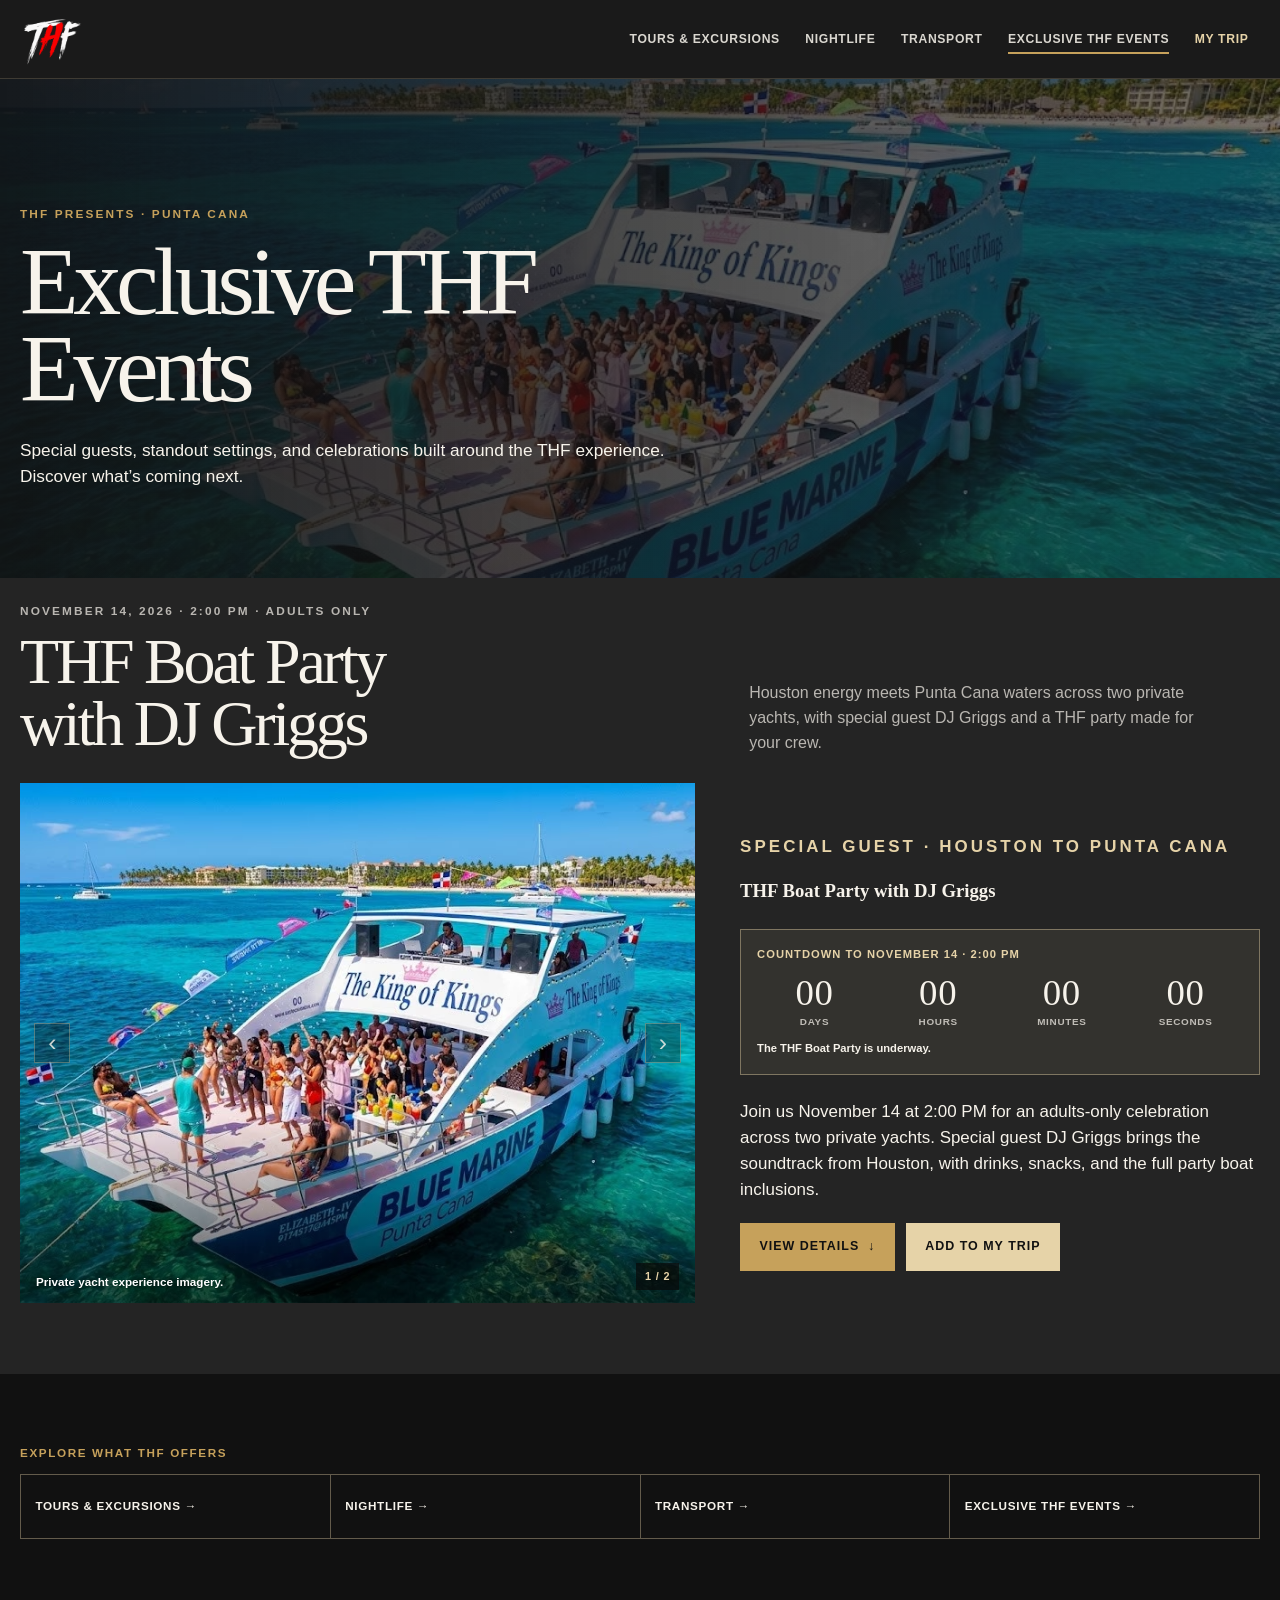
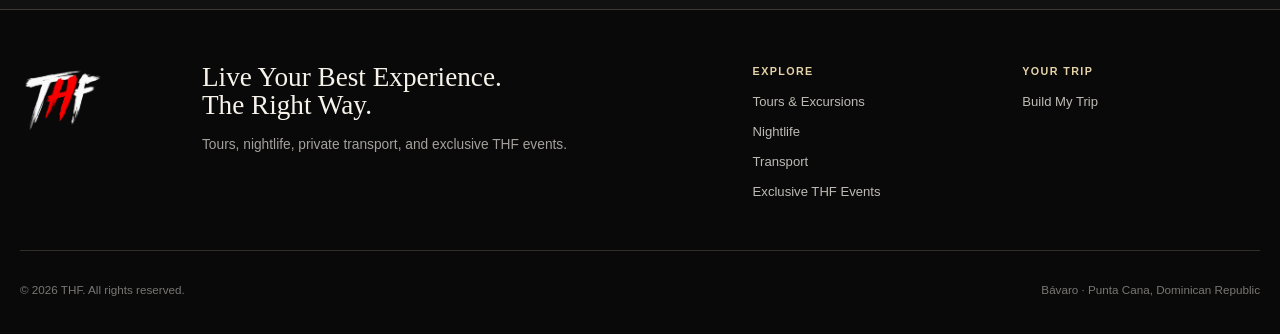
==== commit 88ff7d5e: "Add files via upload" ====
--- a/events.html
+++ b/events.html
@@ -23,10 +23,10 @@
       <div class="page-hero-inner"><div class="page-hero-copy"><p class="eyebrow">THF presents · Punta Cana</p><h1 id="events-hero-heading">Exclusive THF Events</h1><p>Special guests, standout settings, and celebrations built around the THF experience. Discover what’s coming next.</p></div></div>
     </section>
     <section class="section section--charcoal" aria-labelledby="boat-event-heading"><div class="shell">
-      <div class="section-intro"><div><p class="eyebrow"><time datetime="2026-11-14T14:00:00-04:00">November 14, 2026 · 2:00 PM</time> · Adults only</p><h2 id="boat-event-heading">THF Boat Party:<br>Houston to Punta Cana.</h2></div><p>Houston energy meets Punta Cana waters across two private yachts, with special guest DJ Griggs and a THF party made for your crew.</p></div>
+      <div class="section-intro"><div><p class="eyebrow"><time datetime="2026-11-14T14:00:00-04:00">November 14, 2026 · 2:00 PM</time> · Adults only</p><h2 id="boat-event-heading">THF Boat Party<br>with DJ Griggs</h2></div><p>Houston energy meets Punta Cana waters across two private yachts, with special guest DJ Griggs and a THF party made for your crew.</p></div>
       <div class="private-feature">
         <button class="experience-preview private-feature__visual" type="button" data-open-experience="thf-boat-party" aria-label="View THF Boat Party photos"><img src="public/images/PrivateYath.avif" alt="Private yacht on clear water"></button>
-        <div class="private-feature__content"><p class="eyebrow">Special guest DJ Griggs · Houston to Punta Cana</p><h3>THF Boat Party</h3><p>Mark November 14 at 2:00 PM for an exclusive adults-only celebration across two private yachts off the Punta Cana coast. DJ Griggs comes from Houston to bring the music, while THF brings the drinks, the atmosphere, and everything included in our regular party boat experience.</p><div class="event-countdown" data-event-countdown data-event-start="2026-11-14T14:00:00-04:00" aria-label="Countdown to THF Boat Party"><p>Countdown to November 14 · 2:00 PM</p><div class="event-countdown__units" aria-live="polite"><span><strong data-countdown-days>—</strong>days</span><span><strong data-countdown-hours>—</strong>hours</span><span><strong data-countdown-minutes>—</strong>minutes</span><span><strong data-countdown-seconds>—</strong>seconds</span></div><p class="event-countdown__status" data-countdown-status></p></div><ul class="feature-list"><li><strong>The setting</strong>Two private yachts</li><li><strong>The guest</strong>DJ Griggs from Houston</li><li><strong>The experience</strong>Drinks and snacks</li></ul><button class="button" type="button" data-open-experience="thf-boat-party">View details ↓</button></div>
+        <div class="private-feature__content"><p class="eyebrow">Special guest · Houston to Punta Cana</p><h3>THF Boat Party with DJ Griggs</h3><div class="event-countdown" data-event-countdown data-event-start="2026-11-14T14:00:00-04:00" aria-label="Countdown to THF Boat Party"><p>Countdown to November 14 · 2:00 PM</p><div class="event-countdown__units" aria-live="polite"><span><strong data-countdown-days>—</strong>days</span><span><strong data-countdown-hours>—</strong>hours</span><span><strong data-countdown-minutes>—</strong>minutes</span><span><strong data-countdown-seconds>—</strong>seconds</span></div><p class="event-countdown__status" data-countdown-status></p></div><p>Join us November 14 at 2:00 PM for an adults-only celebration across two private yachts. Special guest DJ Griggs brings the soundtrack from Houston, with drinks, snacks, and the full party boat inclusions.</p><button class="button" type="button" data-open-experience="thf-boat-party">View details ↓</button></div>
       </div>
     </div></section>
     <section class="section section--dark footer-explore" aria-label="Explore THF categories"><div class="shell"><nav class="hero-explore"><p>Explore what THF offers</p><div><a href="tours.html">Tours &amp; Excursions →</a><a href="nightlife.html">Nightlife →</a><a href="transport.html">Transport →</a><a href="events.html" aria-current="page">Exclusive THF Events →</a></div></nav></div></section>
--- a/styles.css
+++ b/styles.css
@@ -440,6 +440,7 @@
 .event-countdown__units strong { color: var(--ivory); font-family: var(--display); font-size: clamp(1.5rem, 3vw, 2.3rem); font-weight: 400; line-height: 1; }
 .event-countdown__status:not(:empty) { margin-top: .7rem; color: var(--ivory); letter-spacing: normal; text-transform: none; }
 .event-countdown--compact { max-width: 520px; }
+.event-countdown--top { max-width: 620px; margin: 0 0 1.5rem; }
 @media (max-width: 440px) { .event-countdown__units { gap: .3rem; } .event-countdown { padding: .8rem; } }
 .feature-list { display: grid; grid-template-columns: repeat(2, minmax(0, 1fr)); gap: .9rem; margin: 2rem 0; padding: 0; list-style: none; }
 .feature-list li { min-height: 78px; padding: .95rem; border-top: 1px solid rgba(230,211,168,.35); color: var(--champagne); font-size: .86rem; }
